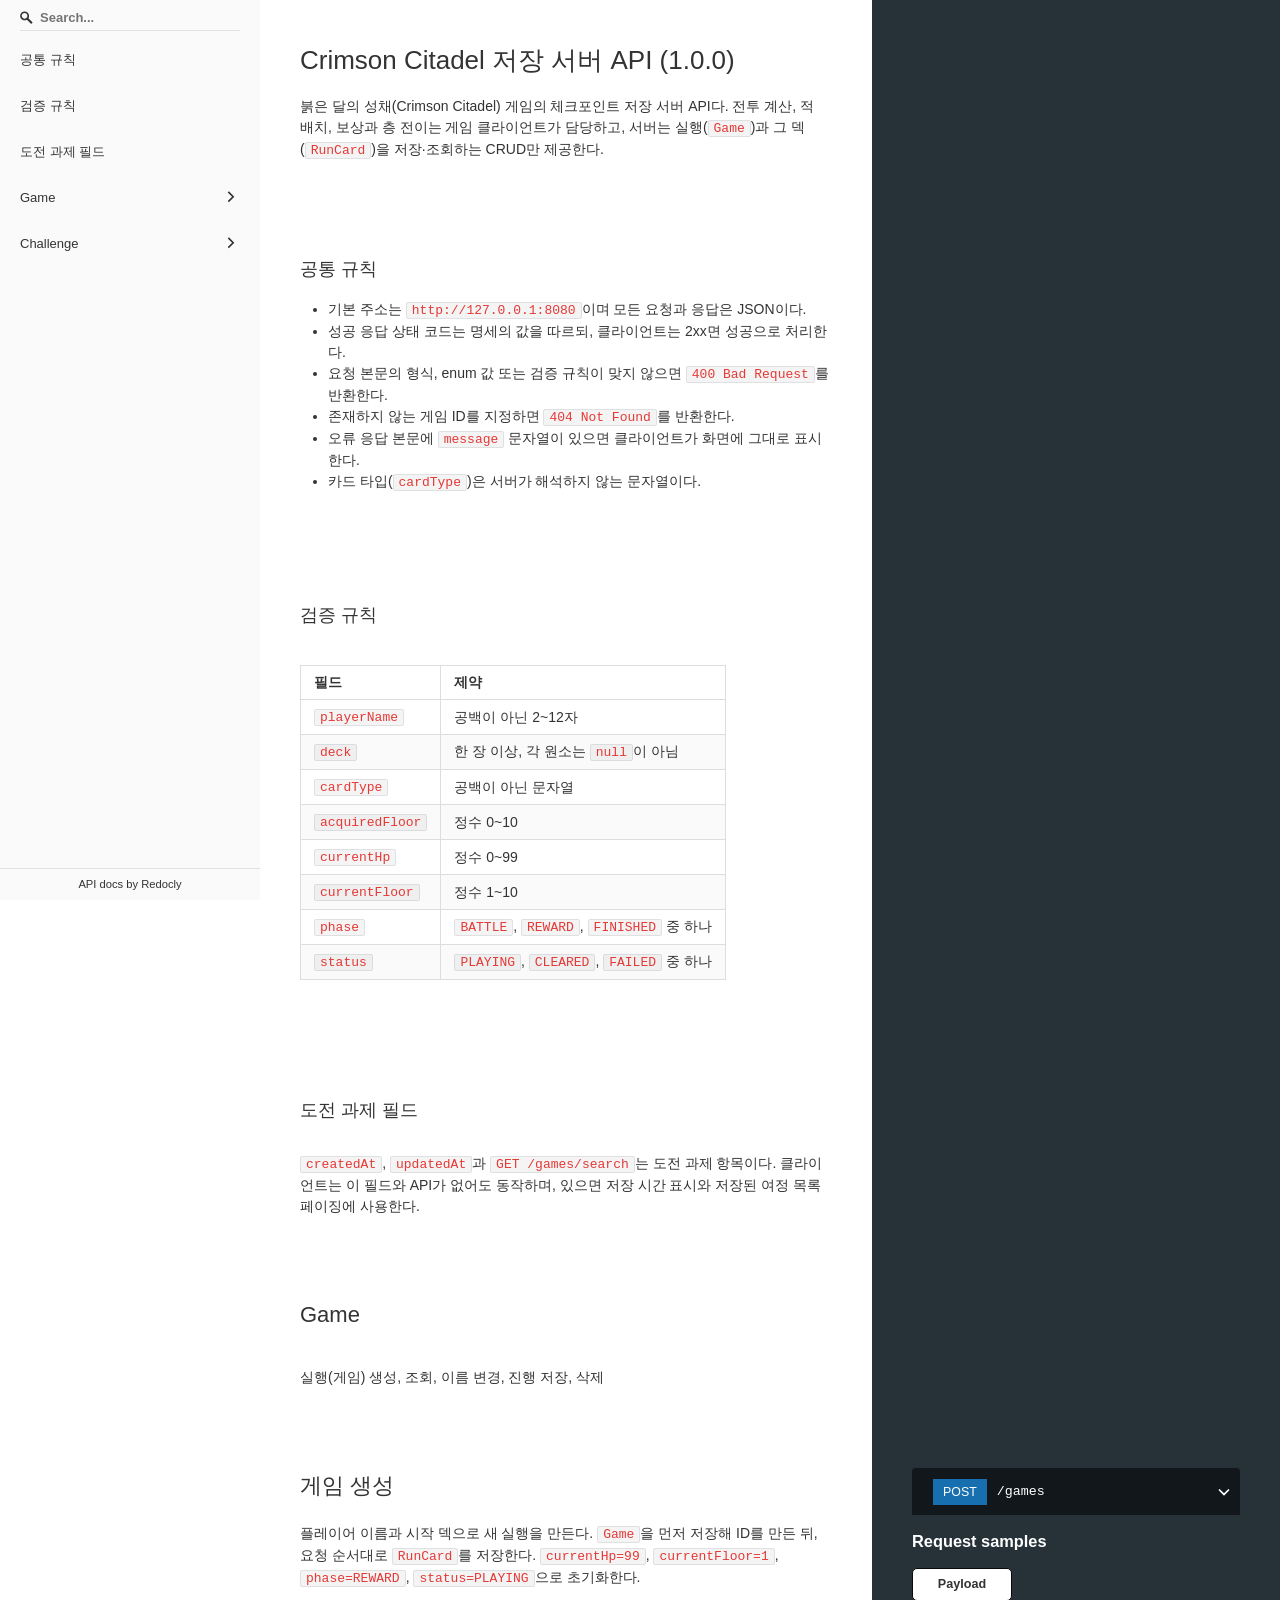
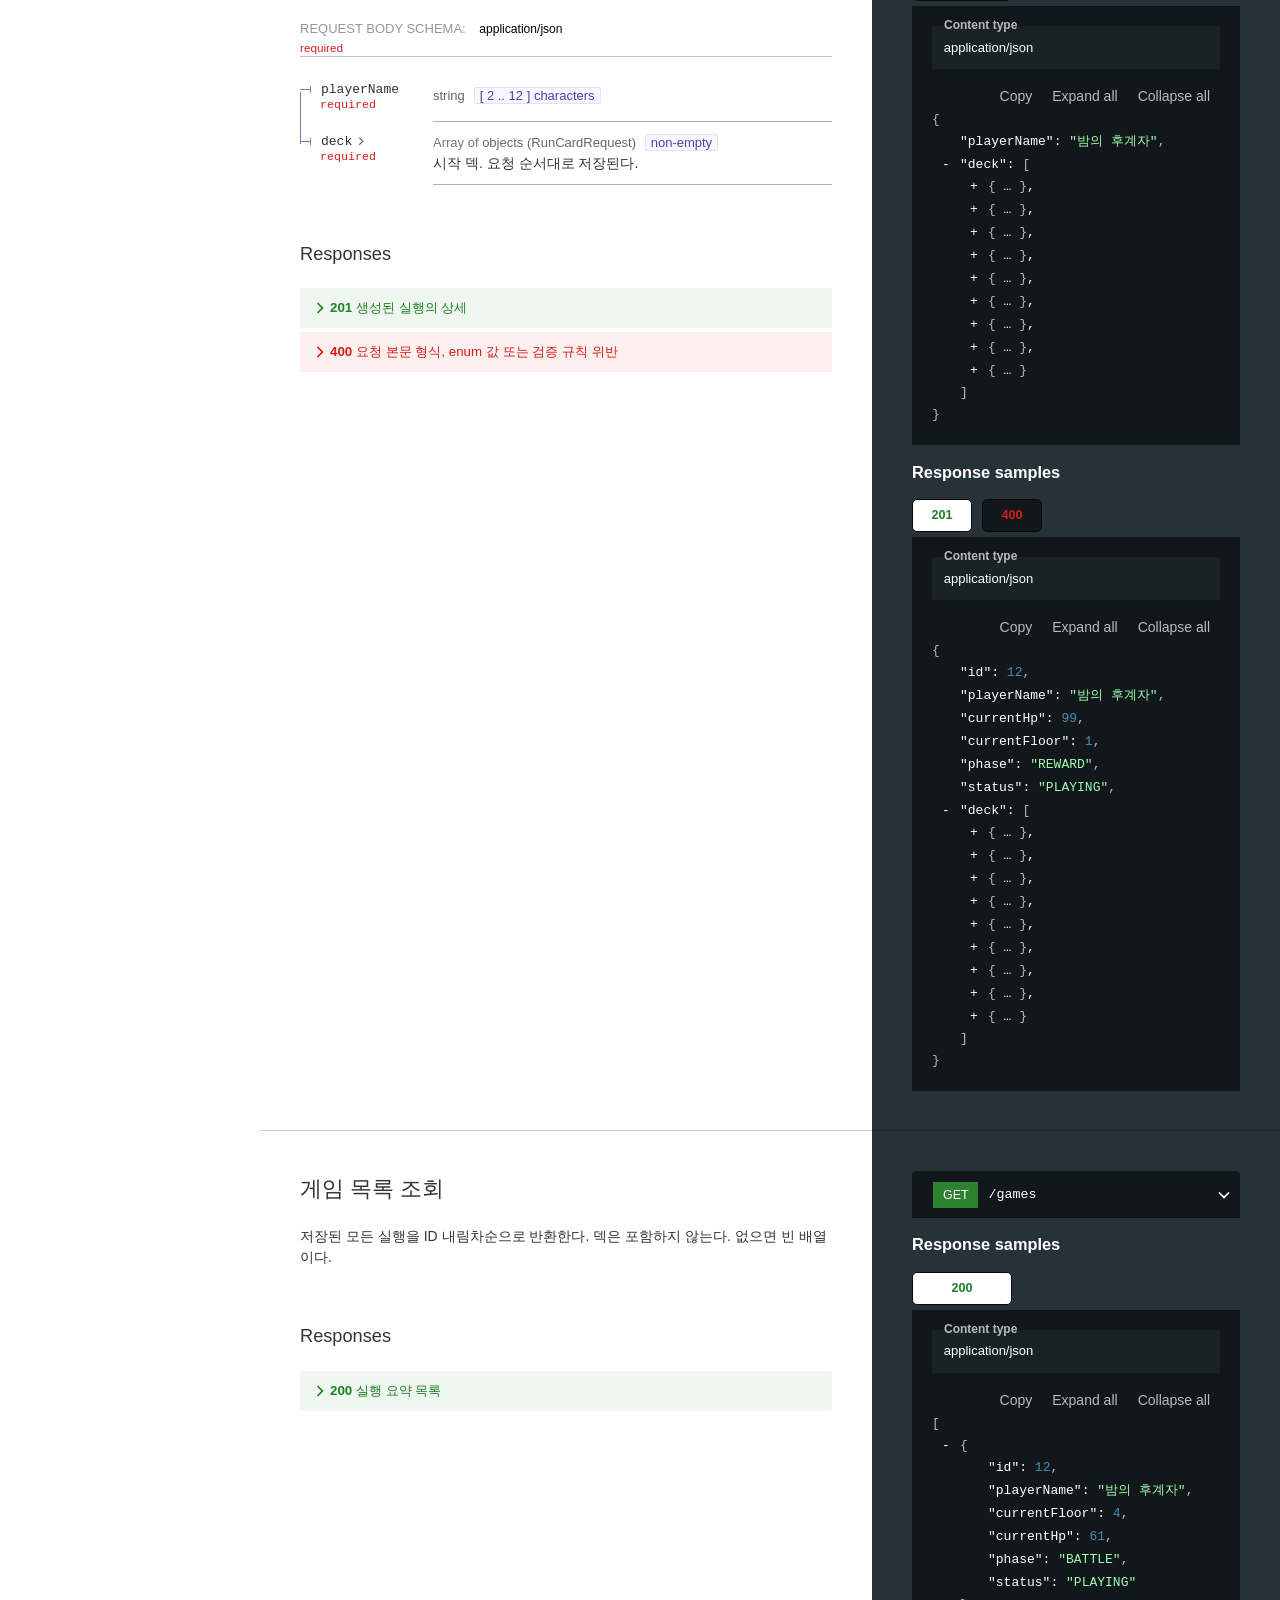
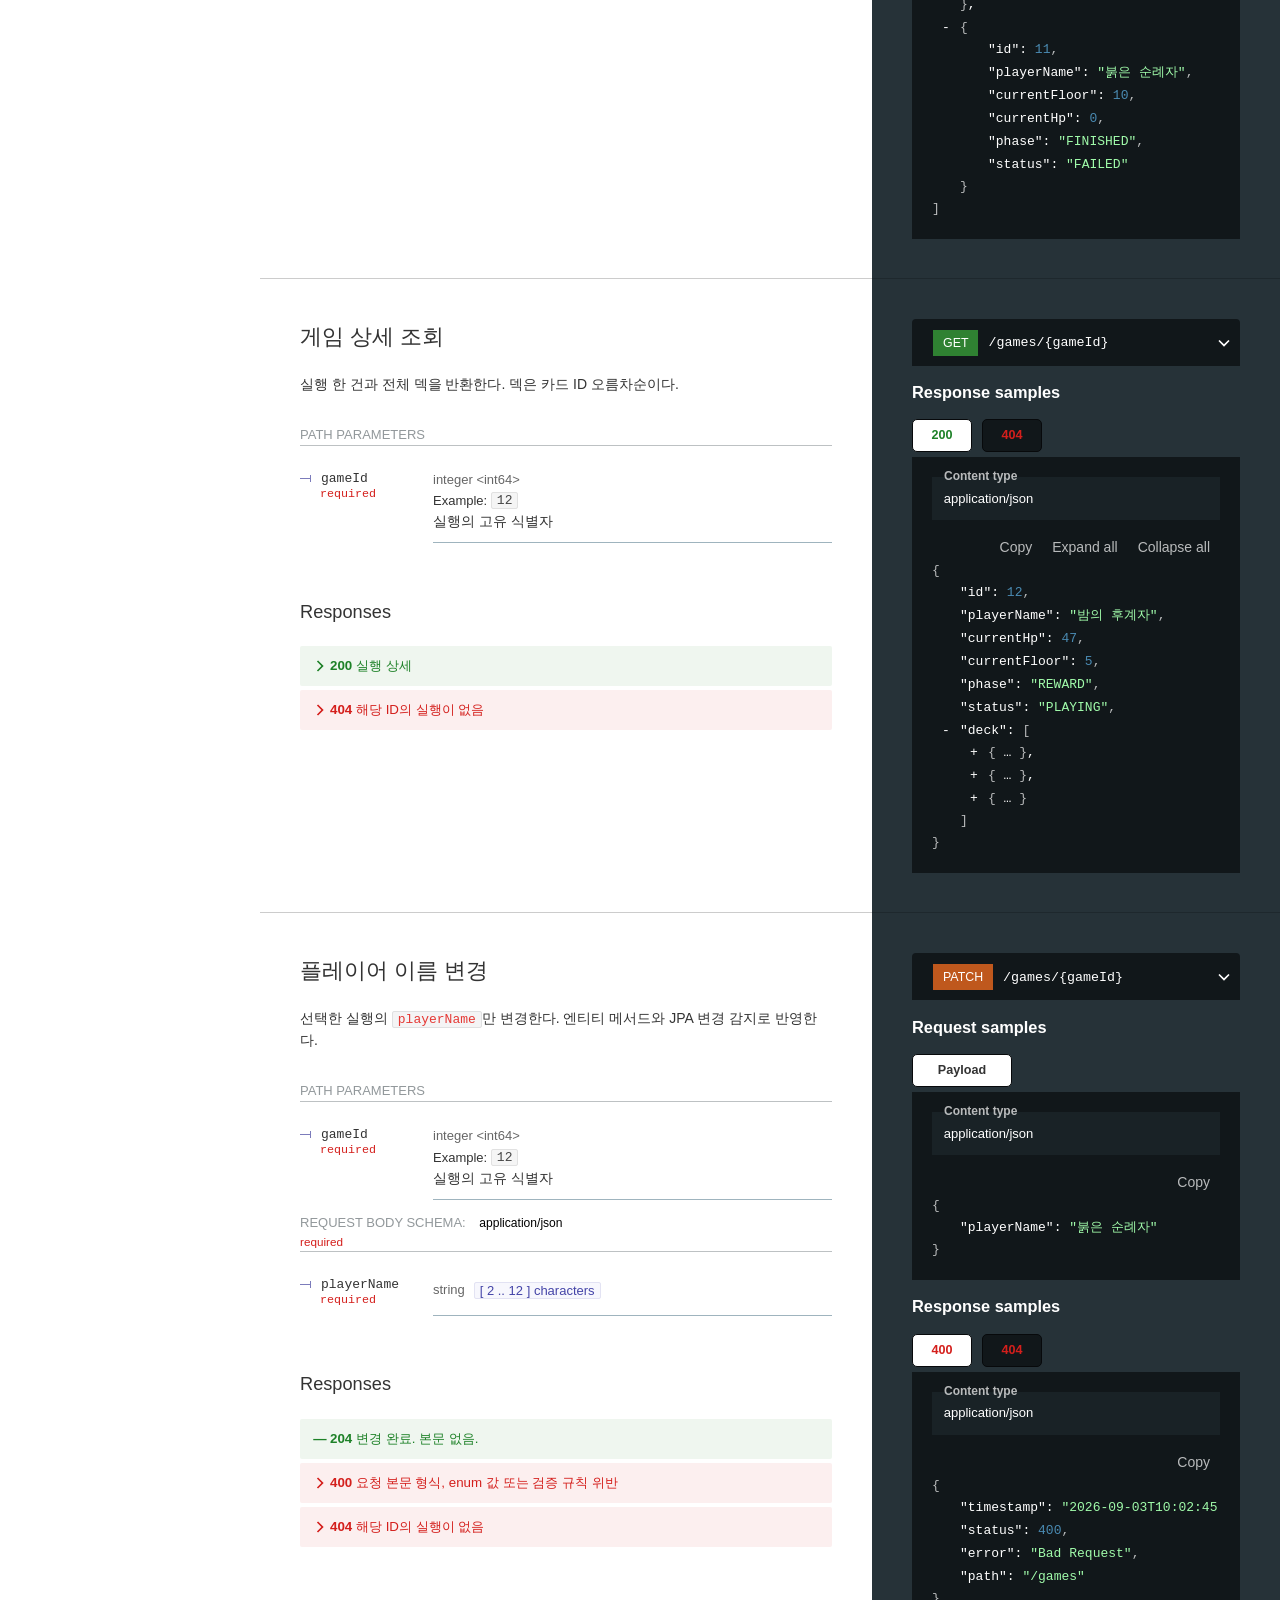
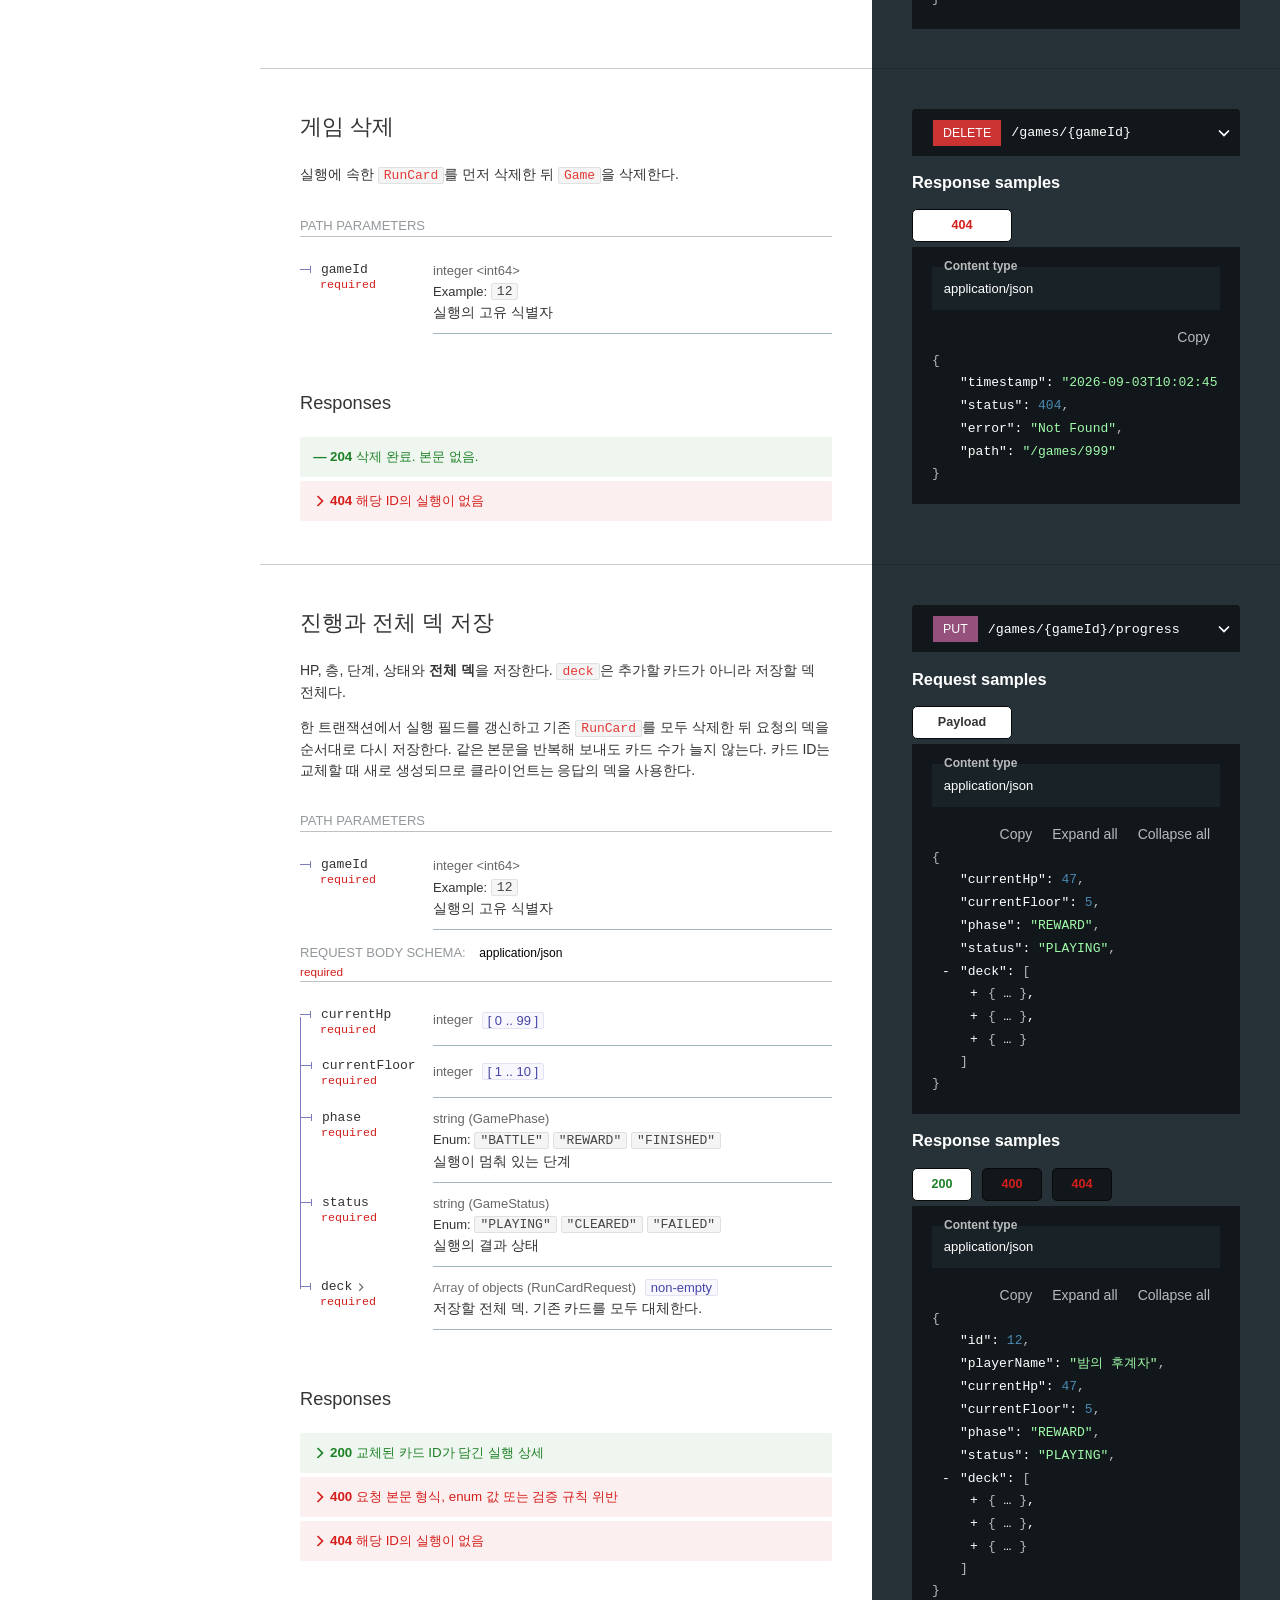
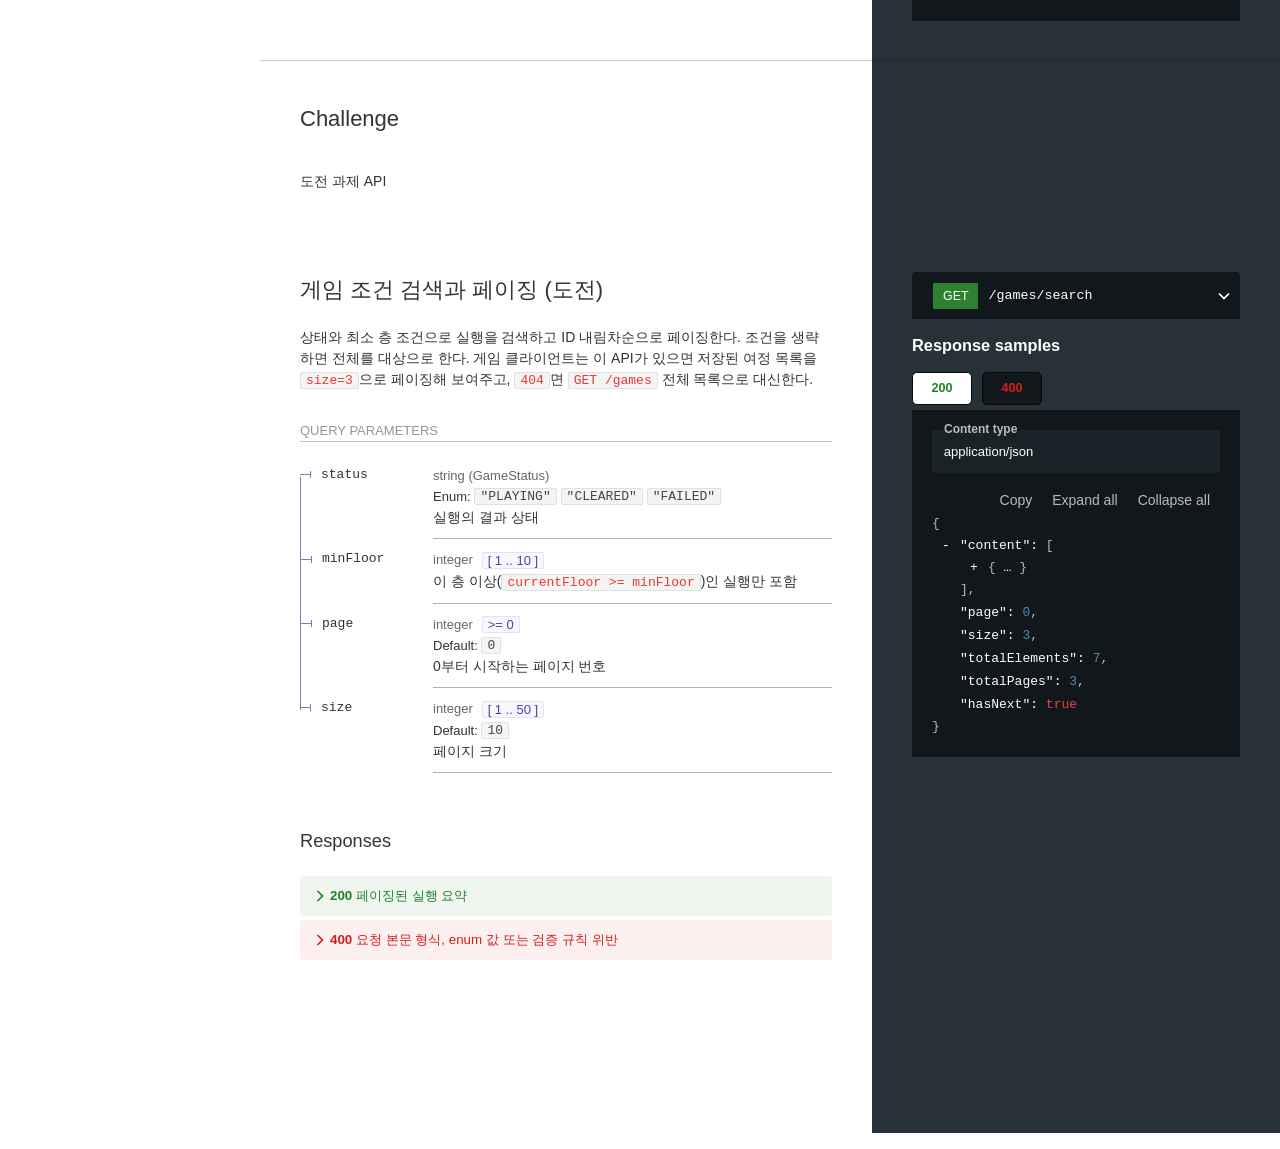
==== api-docs.html @ 6f91bc3e "docs: publish API reference at /api-docs.html Co-Authored-By: Claude Fable 5.1 <noreply@anthropic.co" ====
<!doctype html>
<html lang="ko">
<head>
  <meta charset="utf-8">
  <meta name="viewport" content="width=device-width, initial-scale=1">
  <title>Crimson Citadel API</title>
  <style>body { margin: 0; }</style>
</head>
<body>
  <redoc spec-url="./openapi.yaml" hide-download-button></redoc>
  <script src="./redoc.standalone.js"></script>
</body>
</html>
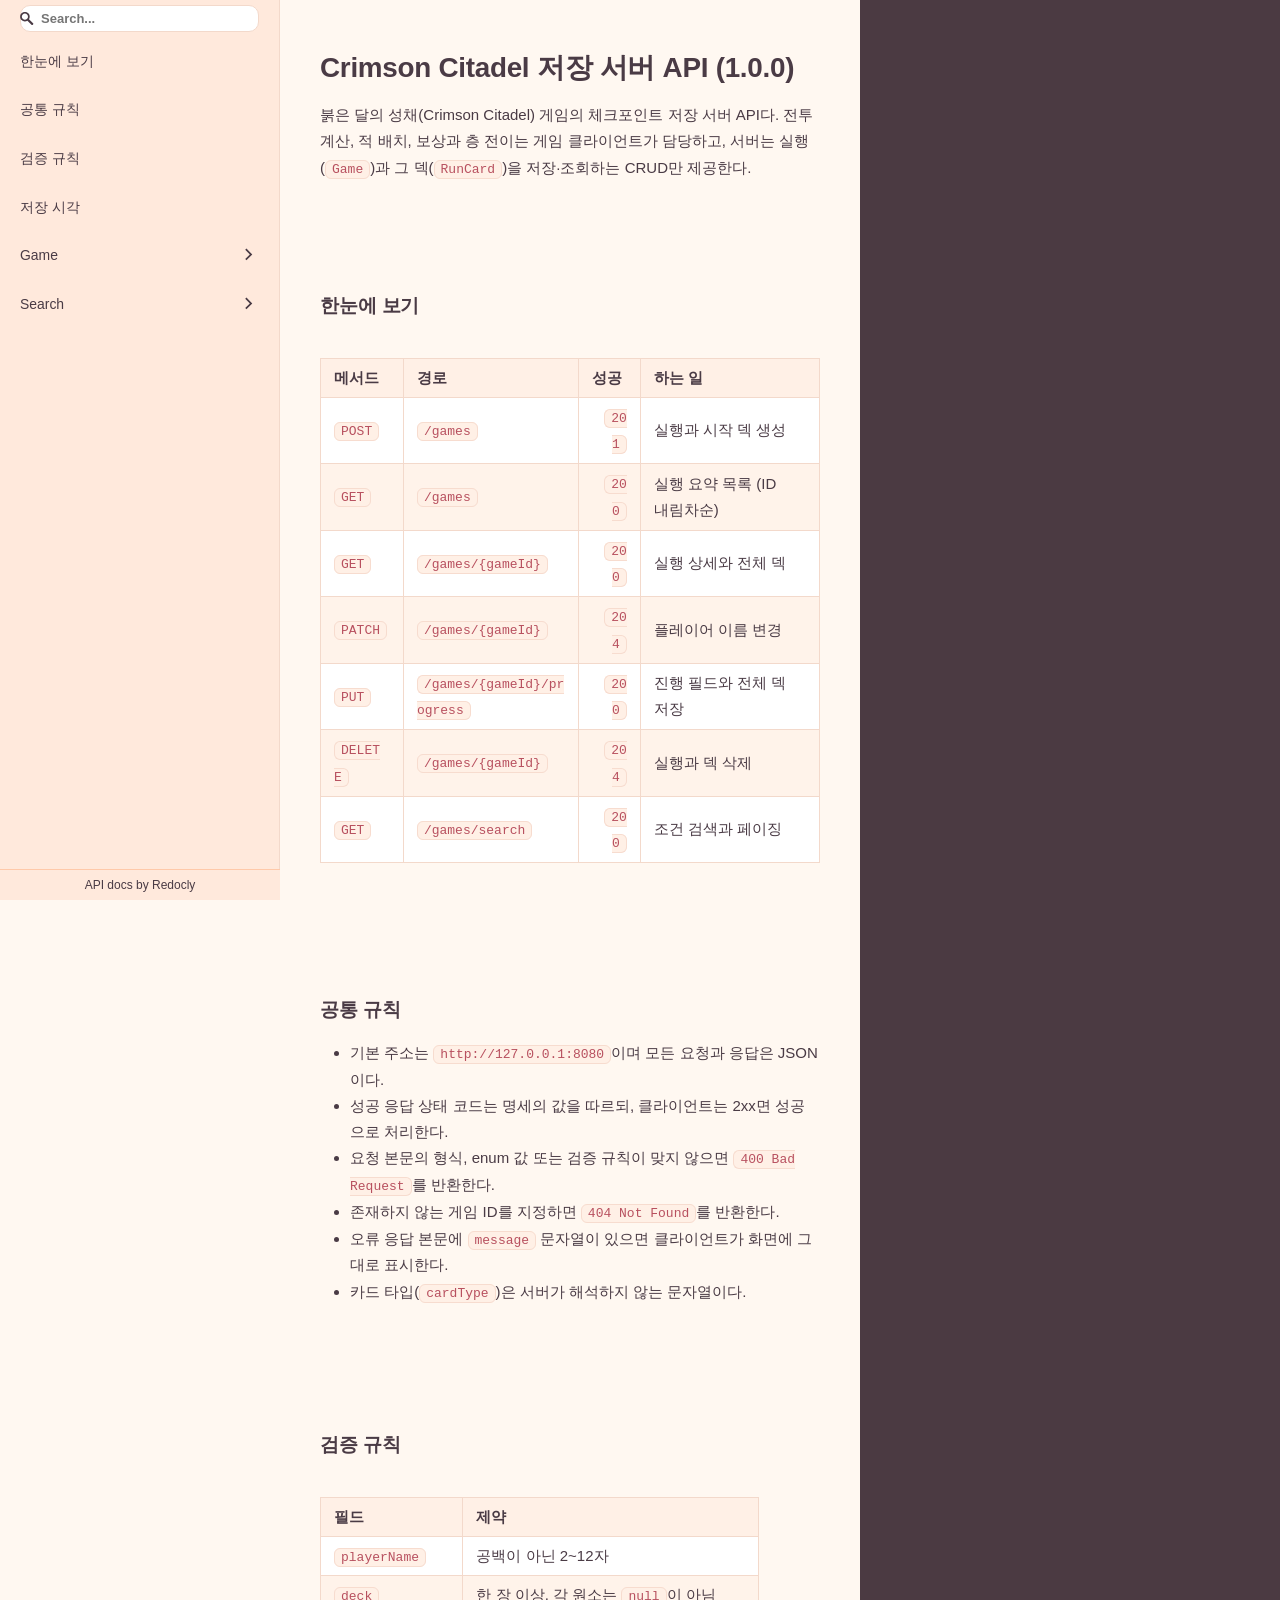
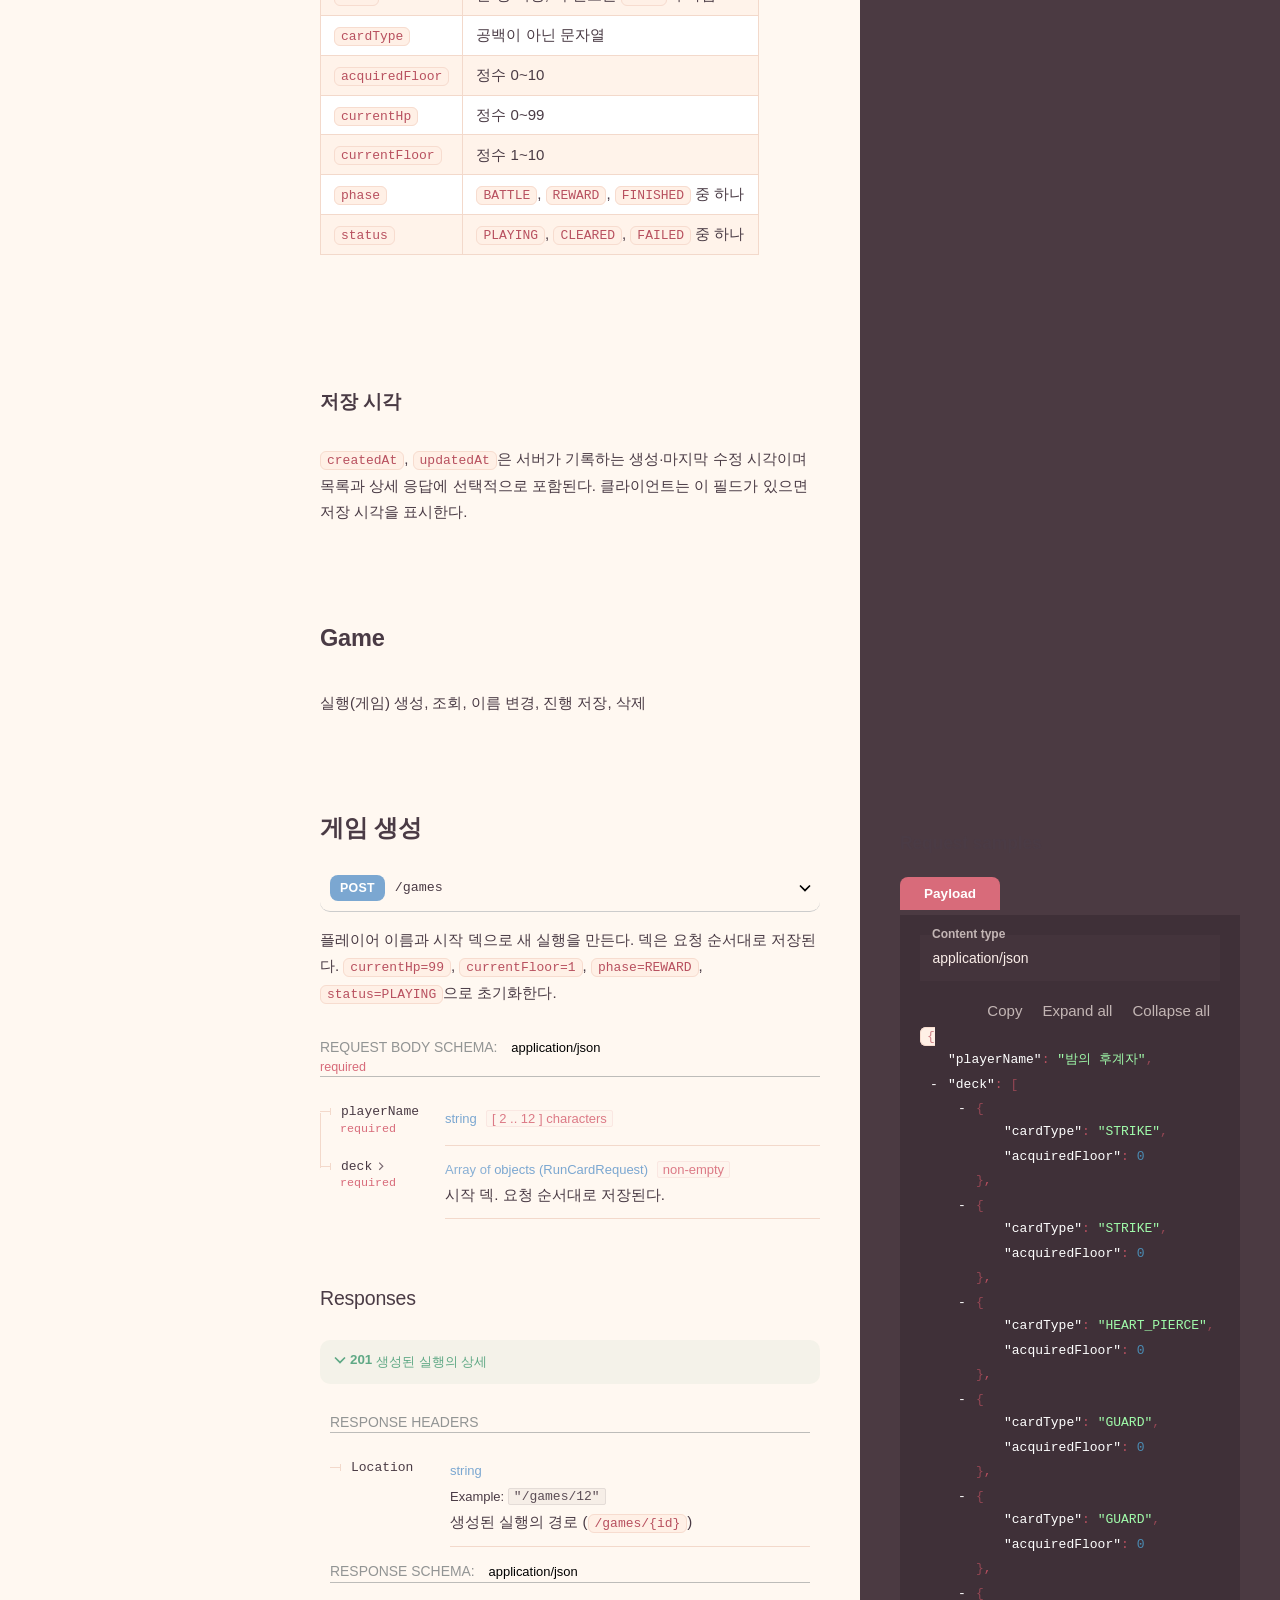
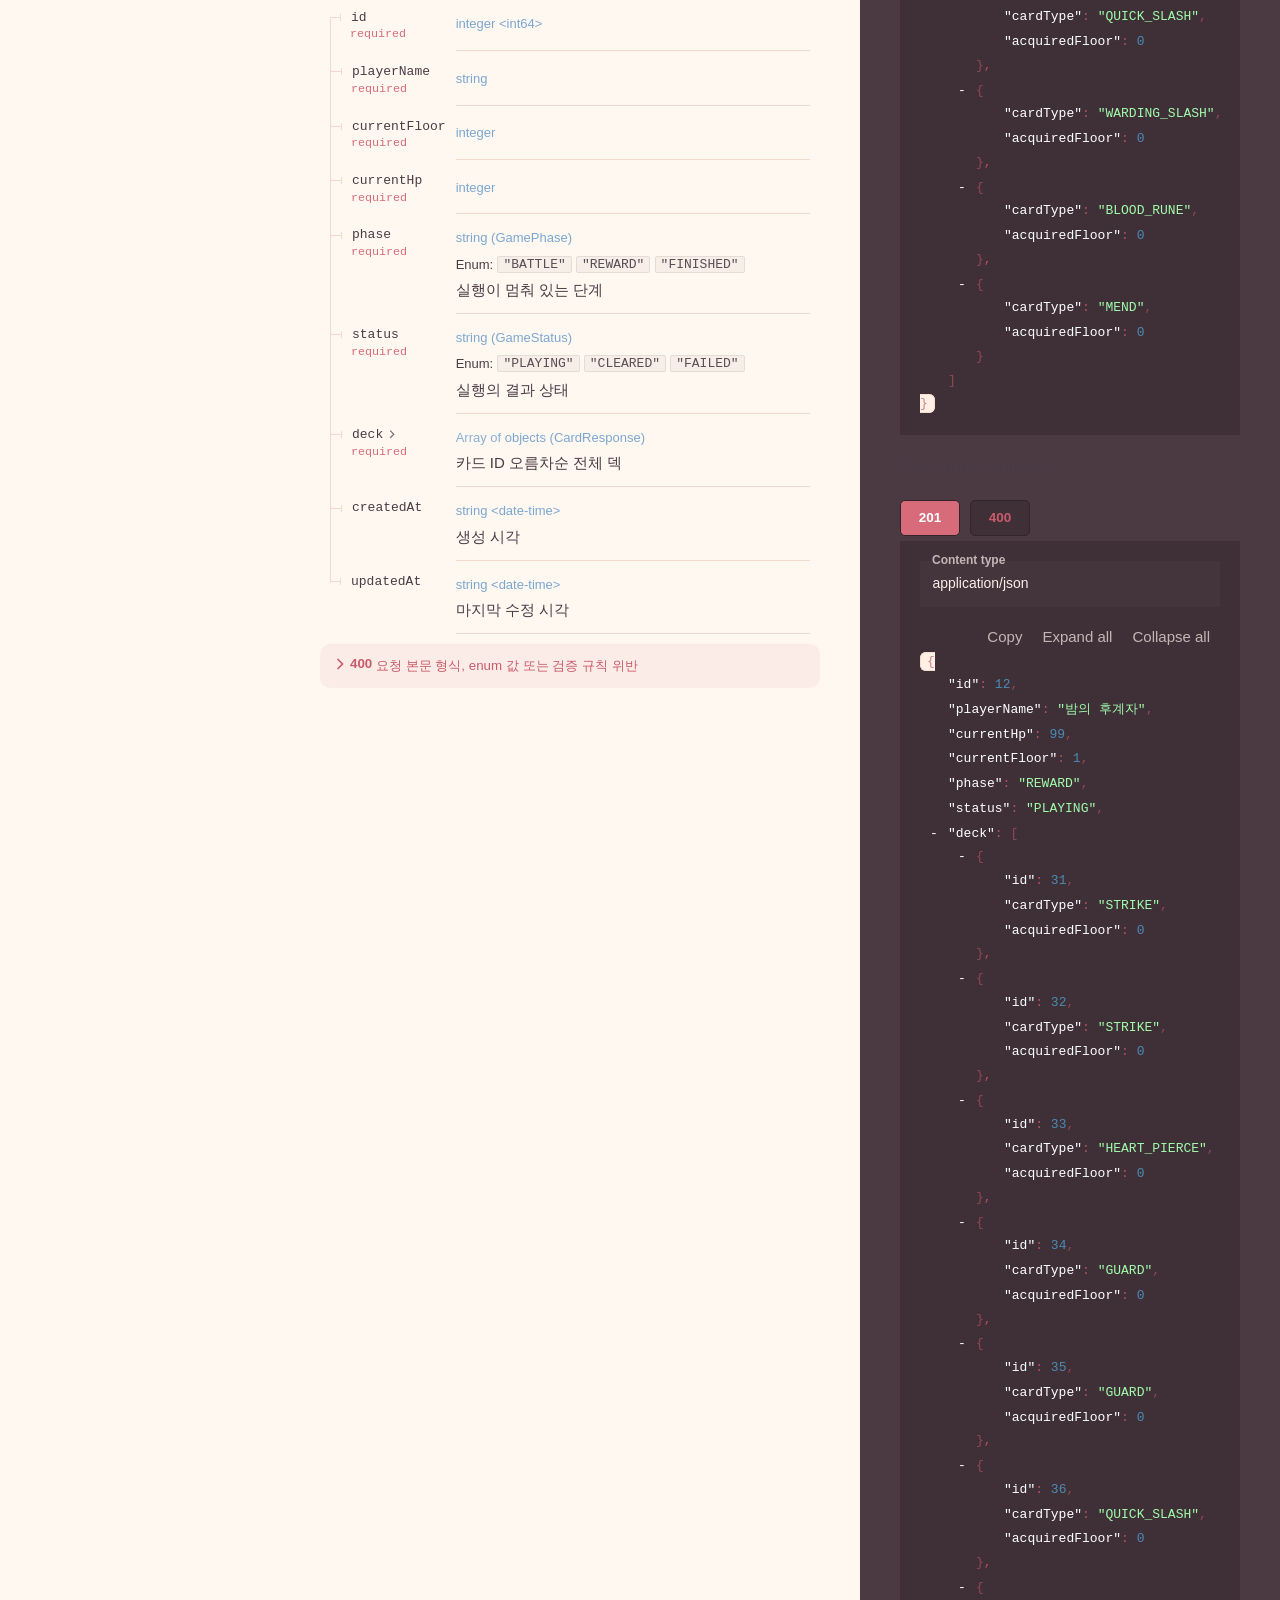
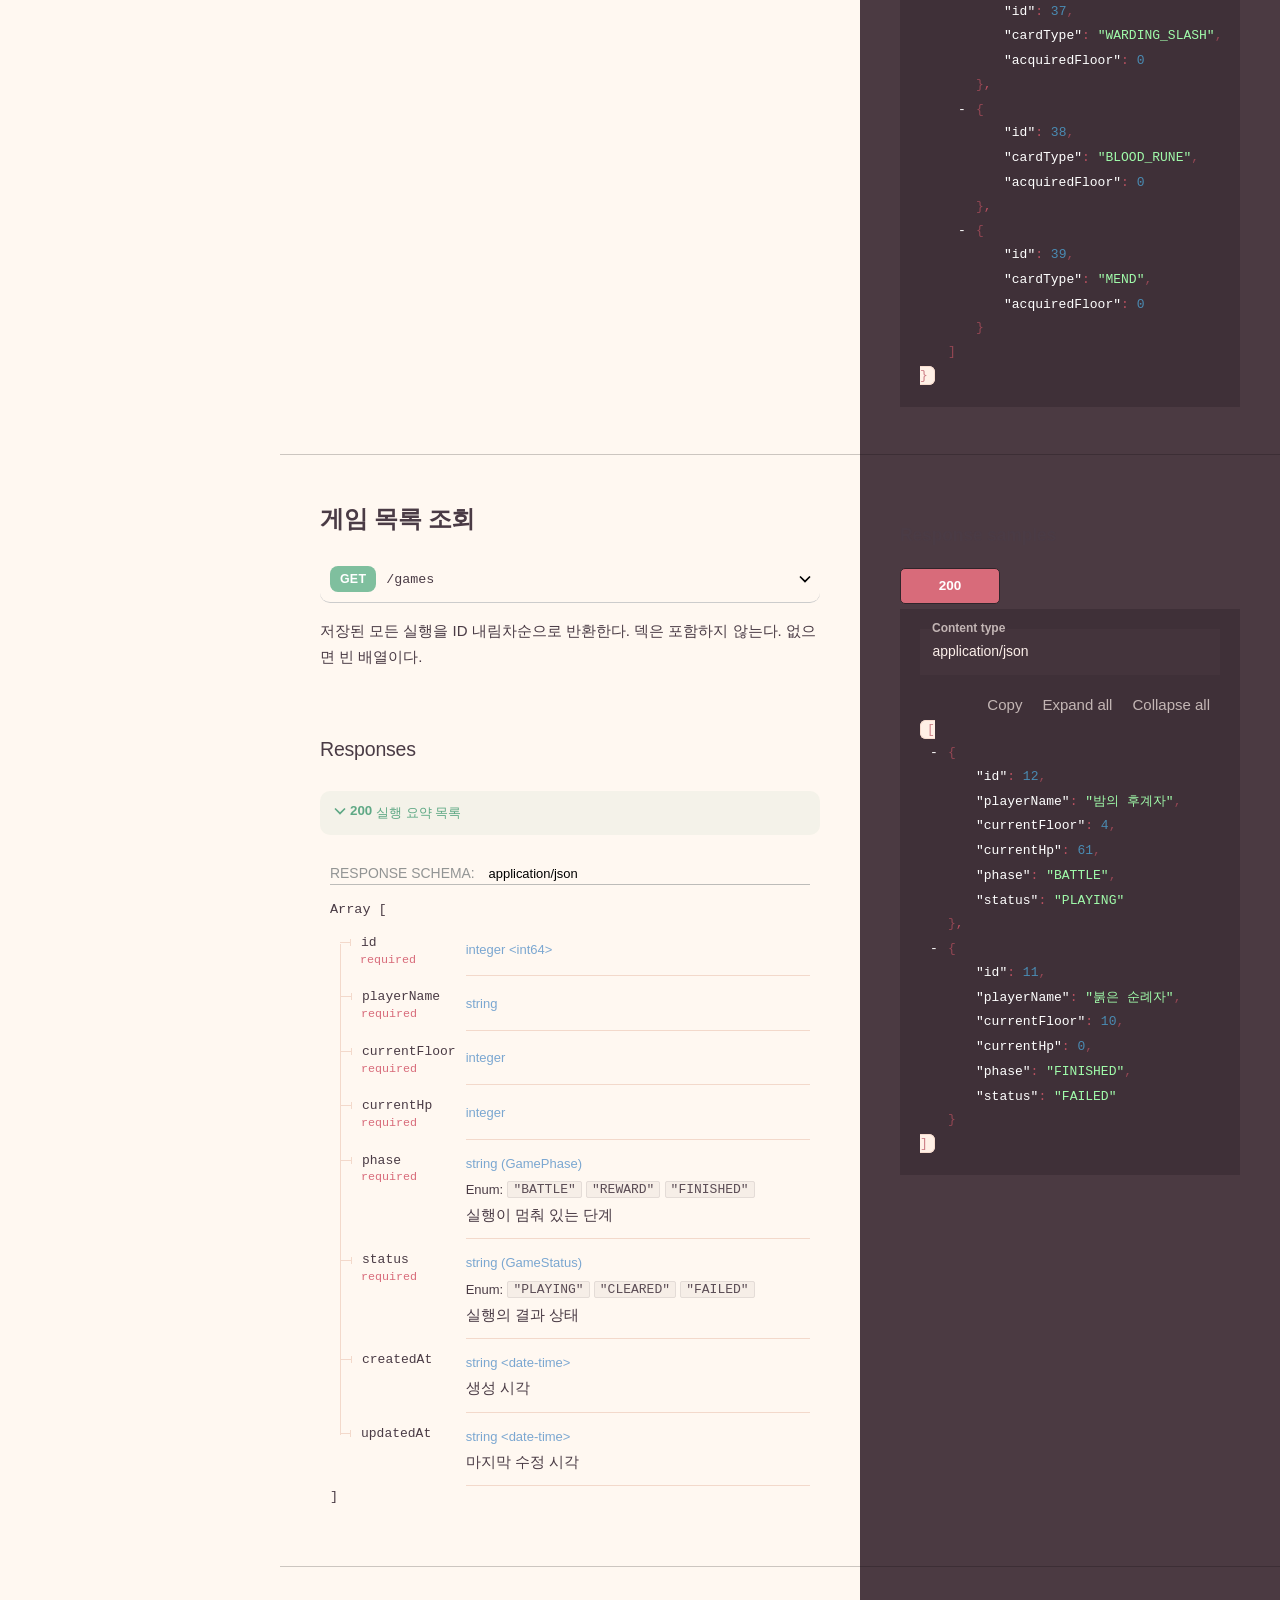
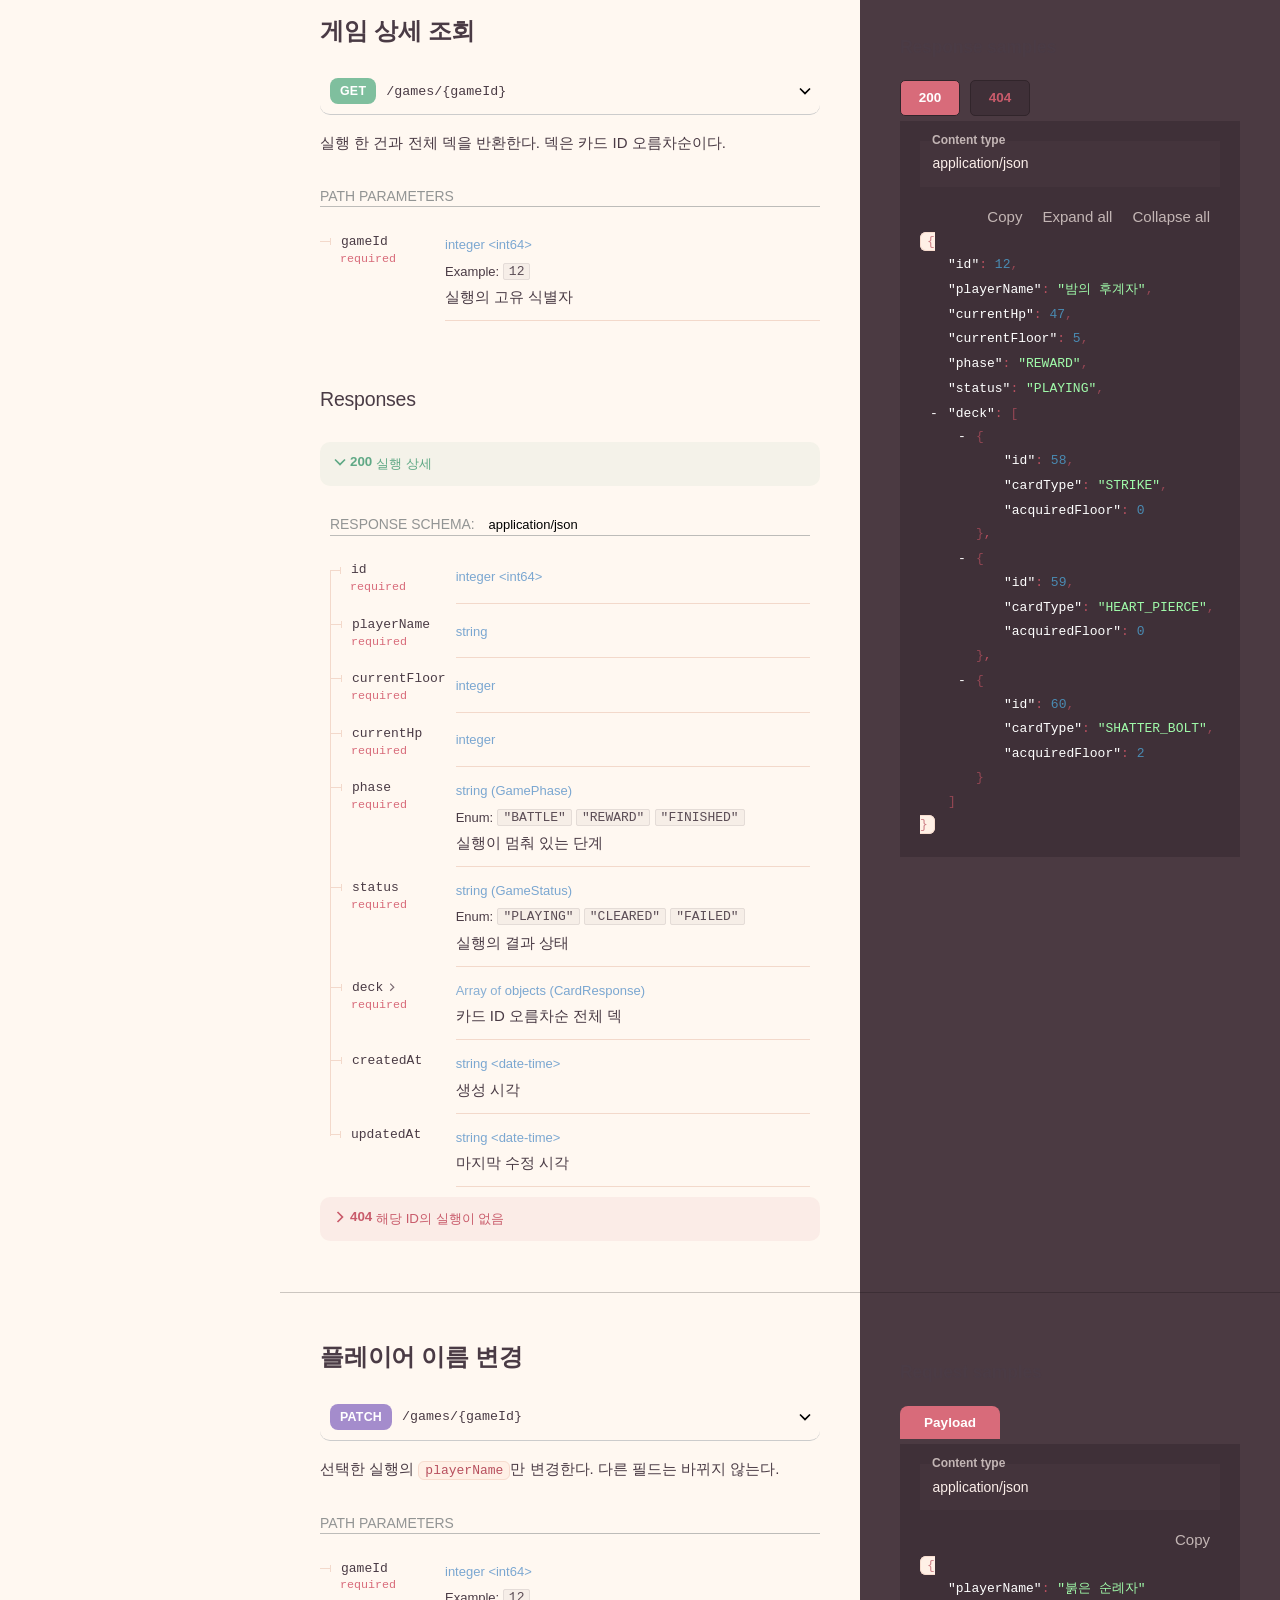
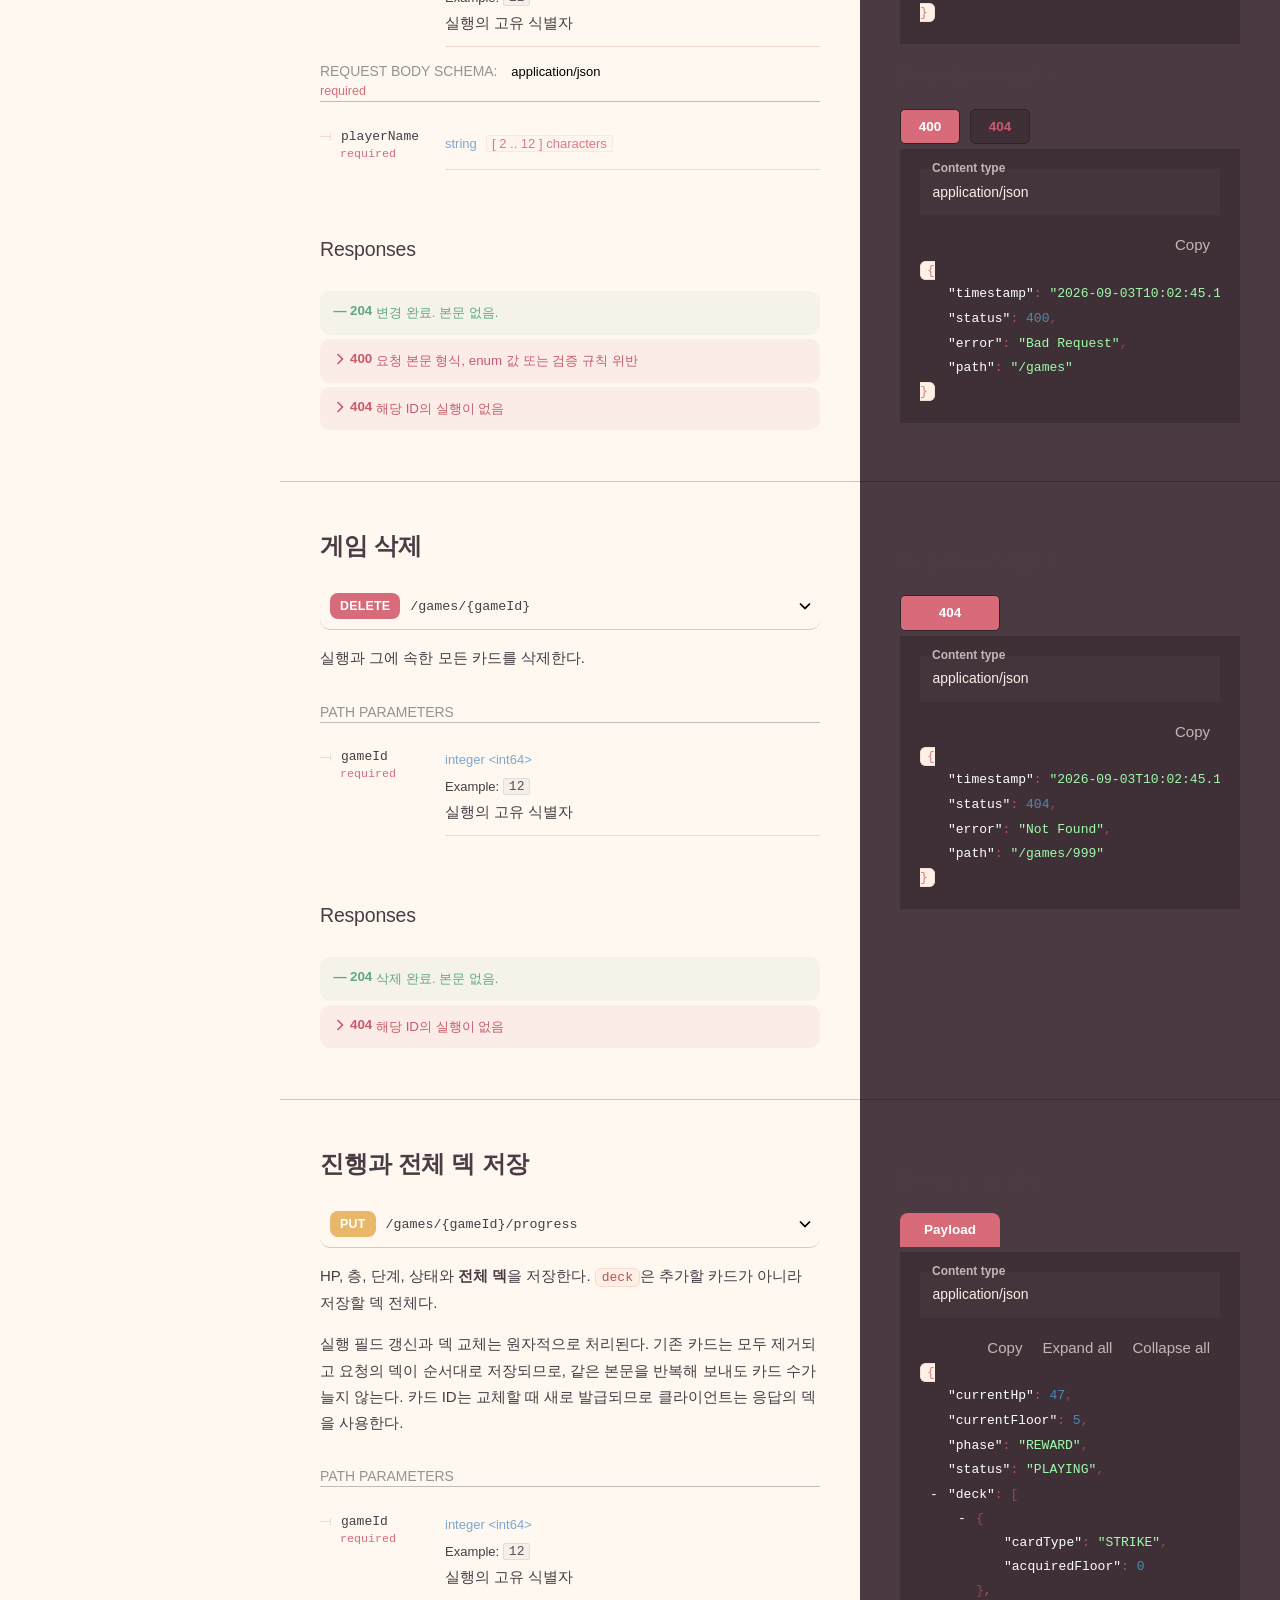
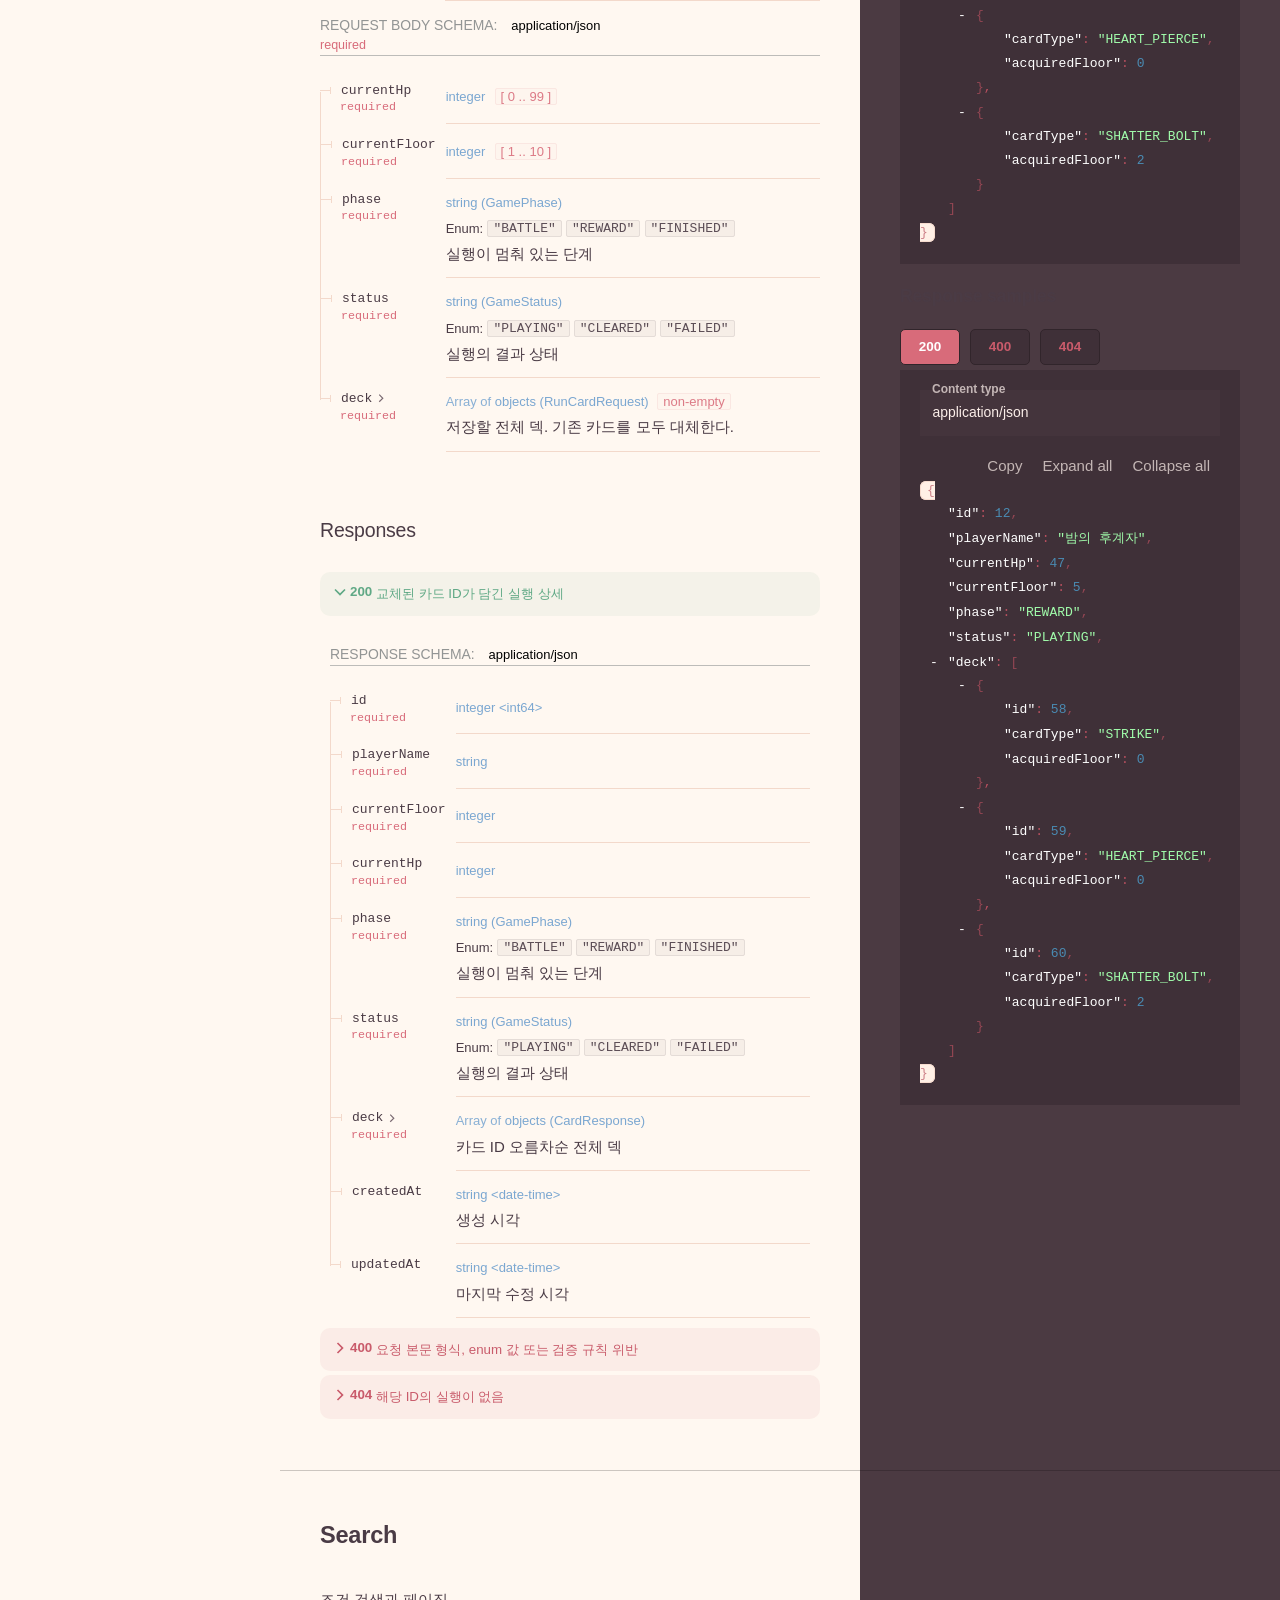
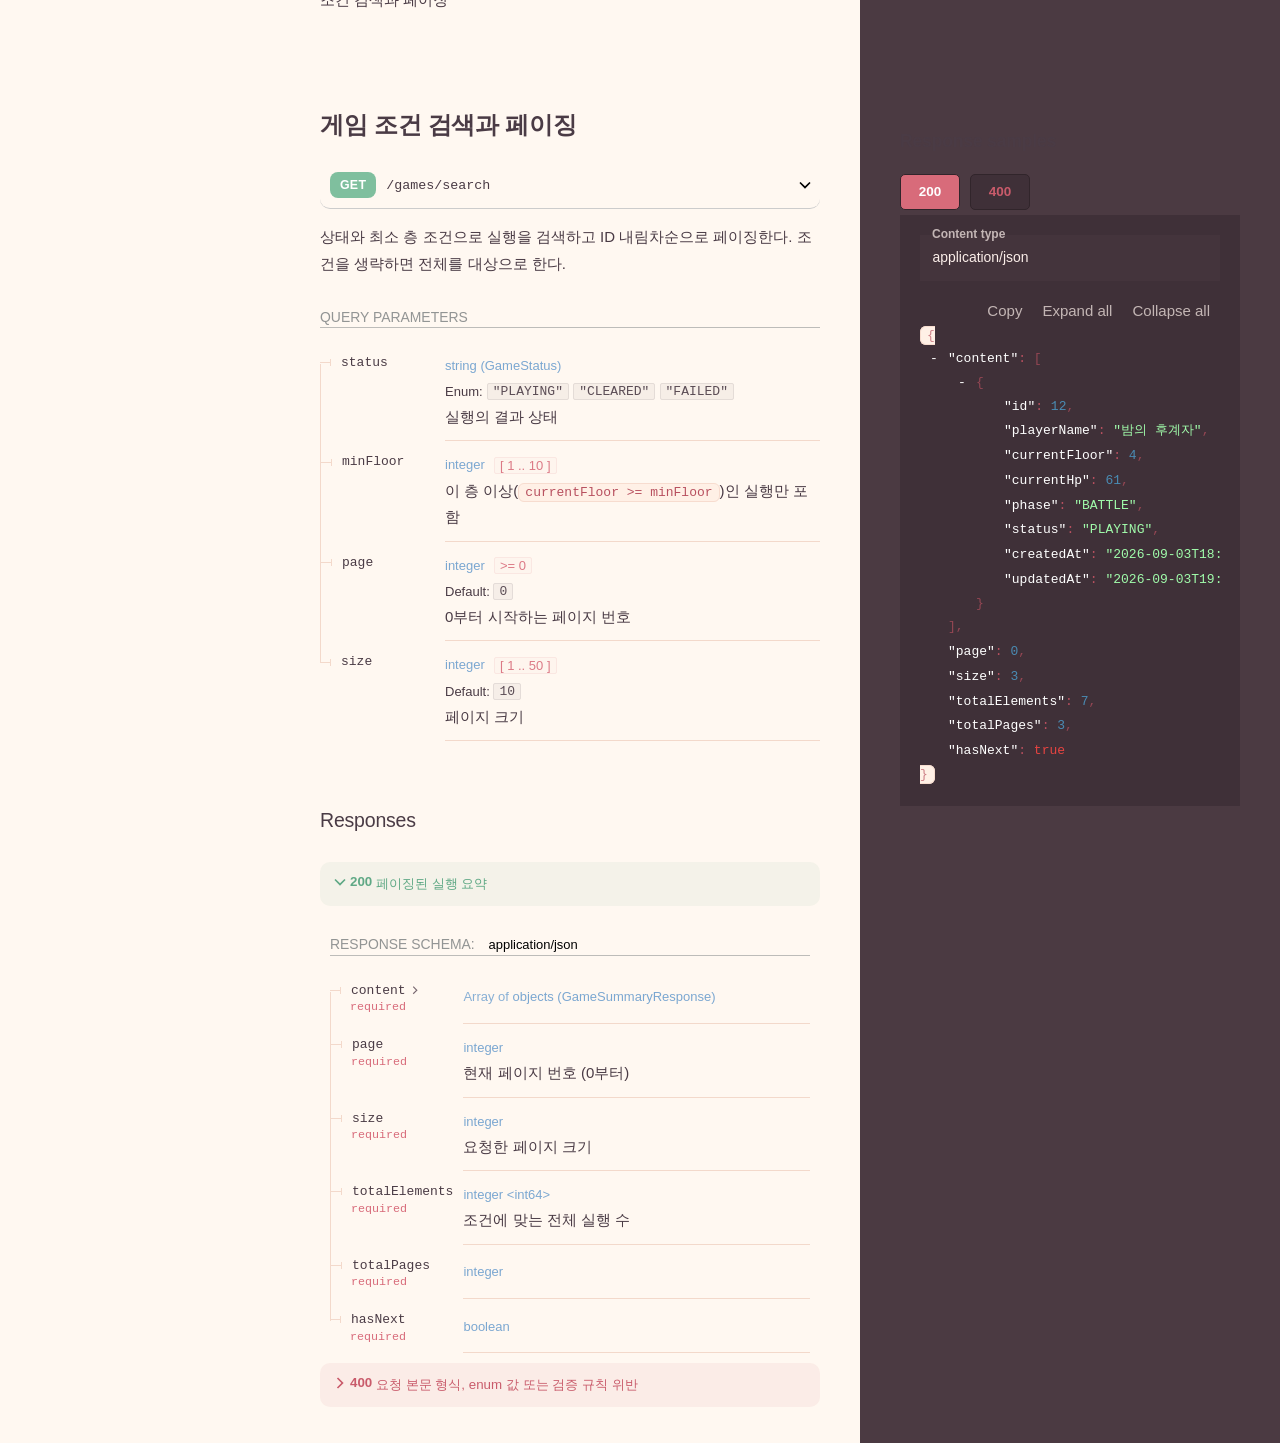
==== commit f43d3e24: "docs: warm pastel theme and overview table for API reference Co-Authored-By: Claude Fable 5.1 <norep" ====
--- a/api-docs.html
+++ b/api-docs.html
@@ -4,10 +4,107 @@
   <meta charset="utf-8">
   <meta name="viewport" content="width=device-width, initial-scale=1">
   <title>Crimson Citadel API</title>
-  <style>body { margin: 0; }</style>
+  <style>
+    :root {
+      --cream: #fff8f1;
+      --peach: #ffe9dc;
+      --rose: #d86b7a;
+      --rose-deep: #b8505f;
+      --plum: #4a3b45;
+      --plum-soft: #7a6a72;
+      --panel: #4b3a42;
+      --panel-deep: #3f3038;
+      --mint: #7fbf9e;
+      --sky: #7ba7d1;
+      --butter: #e9b76a;
+      --lilac: #a48ccc;
+    }
+    html, body { margin: 0; background: var(--cream); }
+    body {
+      font-family: -apple-system, BlinkMacSystemFont, "Apple SD Gothic Neo", "Pretendard", "Segoe UI", "Noto Sans KR", sans-serif;
+      -webkit-font-smoothing: antialiased;
+    }
+    /* 사이드 메뉴 */
+    .menu-content { background: var(--peach) !important; border-right: 1px solid #f3d9cb; }
+    .menu-content label { color: var(--plum) !important; font-weight: 500; }
+    .menu-content li > label.active { background: #ffd9c8 !important; color: var(--rose-deep) !important; border-radius: 10px; }
+    .menu-content li > label:hover { background: #ffe0d0 !important; border-radius: 10px; }
+    .menu-content [role="search"] input { background: #fff !important; border: 1px solid #f3d9cb !important; border-radius: 10px; }
+    /* 본문 */
+    .api-content h1, .api-content h2, .api-content h3 { color: var(--plum) !important; letter-spacing: -0.01em; }
+    .api-content p, .api-content li, .api-content td { line-height: 1.75 !important; }
+    .api-content table th { background: #fff0e6 !important; color: var(--plum) !important; }
+    .api-content table td, .api-content table th { border-color: #f3d9cb !important; }
+    .api-content code {
+      background: #fff0e6 !important; color: var(--rose-deep) !important;
+      border: 1px solid #f7dccf !important; border-radius: 6px !important; padding: 1px 6px !important;
+    }
+    /* 우측 패널 */
+    .redoc-wrap [class*="right-panel"], .redoc-wrap [class*="RightPanel"] { background: var(--panel) !important; }
+    /* HTTP 메서드 배지 */
+    .http-verb { border-radius: 8px !important; font-weight: 700 !important; letter-spacing: 0.02em; }
+    .http-verb.get { background: var(--mint) !important; }
+    .http-verb.post { background: var(--sky) !important; }
+    .http-verb.put { background: var(--butter) !important; }
+    .http-verb.patch { background: var(--lilac) !important; }
+    .http-verb.delete { background: var(--rose) !important; }
+    /* 응답 코드 버튼 */
+    button[class*="ResponseTitle"], .api-content button { border-radius: 10px !important; }
+    /* 요청·응답 예시 탭 */
+    .react-tabs__tab-list { border-bottom-color: #6a5561 !important; }
+    .react-tabs__tab { background: #5c4a54 !important; color: #f6e7ea !important; border: none !important; border-radius: 8px 8px 0 0 !important; }
+    .react-tabs__tab--selected { background: var(--rose) !important; color: #fff !important; }
+  </style>
 </head>
 <body>
-  <redoc spec-url="./openapi.yaml" hide-download-button></redoc>
+  <redoc
+    spec-url="./openapi.yaml"
+    hide-download-button
+    expand-responses="200,201"
+    required-props-first
+    path-in-middle-panel
+    json-sample-expand-level="3"
+    theme='{
+      "colors": {
+        "primary": { "main": "#d86b7a" },
+        "success": { "main": "#5fa885" },
+        "warning": { "main": "#d9a24a" },
+        "error": { "main": "#c95b6b" },
+        "text": { "primary": "#4a3b45", "secondary": "#7a6a72" },
+        "border": { "dark": "#f3d9cb", "light": "#fbe9de" },
+        "http": {
+          "get": "#7fbf9e", "post": "#7ba7d1", "put": "#e9b76a",
+          "patch": "#a48ccc", "delete": "#d86b7a"
+        }
+      },
+      "typography": {
+        "fontSize": "15px",
+        "lineHeight": "1.7",
+        "fontFamily": "-apple-system, BlinkMacSystemFont, \"Apple SD Gothic Neo\", Pretendard, \"Segoe UI\", \"Noto Sans KR\", sans-serif",
+        "headings": { "fontFamily": "inherit", "fontWeight": "700", "lineHeight": "1.4" },
+        "code": { "fontSize": "13px", "fontFamily": "\"SF Mono\", Menlo, Consolas, monospace", "color": "#b8505f", "backgroundColor": "#fff0e6" }
+      },
+      "sidebar": {
+        "backgroundColor": "#ffe9dc",
+        "textColor": "#4a3b45",
+        "activeTextColor": "#b8505f",
+        "width": "280px"
+      },
+      "rightPanel": {
+        "backgroundColor": "#4b3a42",
+        "textColor": "#fbeee9",
+        "width": "42%"
+      },
+      "codeBlock": { "backgroundColor": "#3f3038" },
+      "schema": {
+        "nestedBackground": "#fff3ea",
+        "typeNameColor": "#7ba7d1",
+        "requireLabelColor": "#d86b7a",
+        "linesColor": "#f3d9cb"
+      },
+      "spacing": { "sectionVertical": 48, "sectionHorizontal": 40 }
+    }'
+  ></redoc>
   <script src="./redoc.standalone.js"></script>
 </body>
 </html>
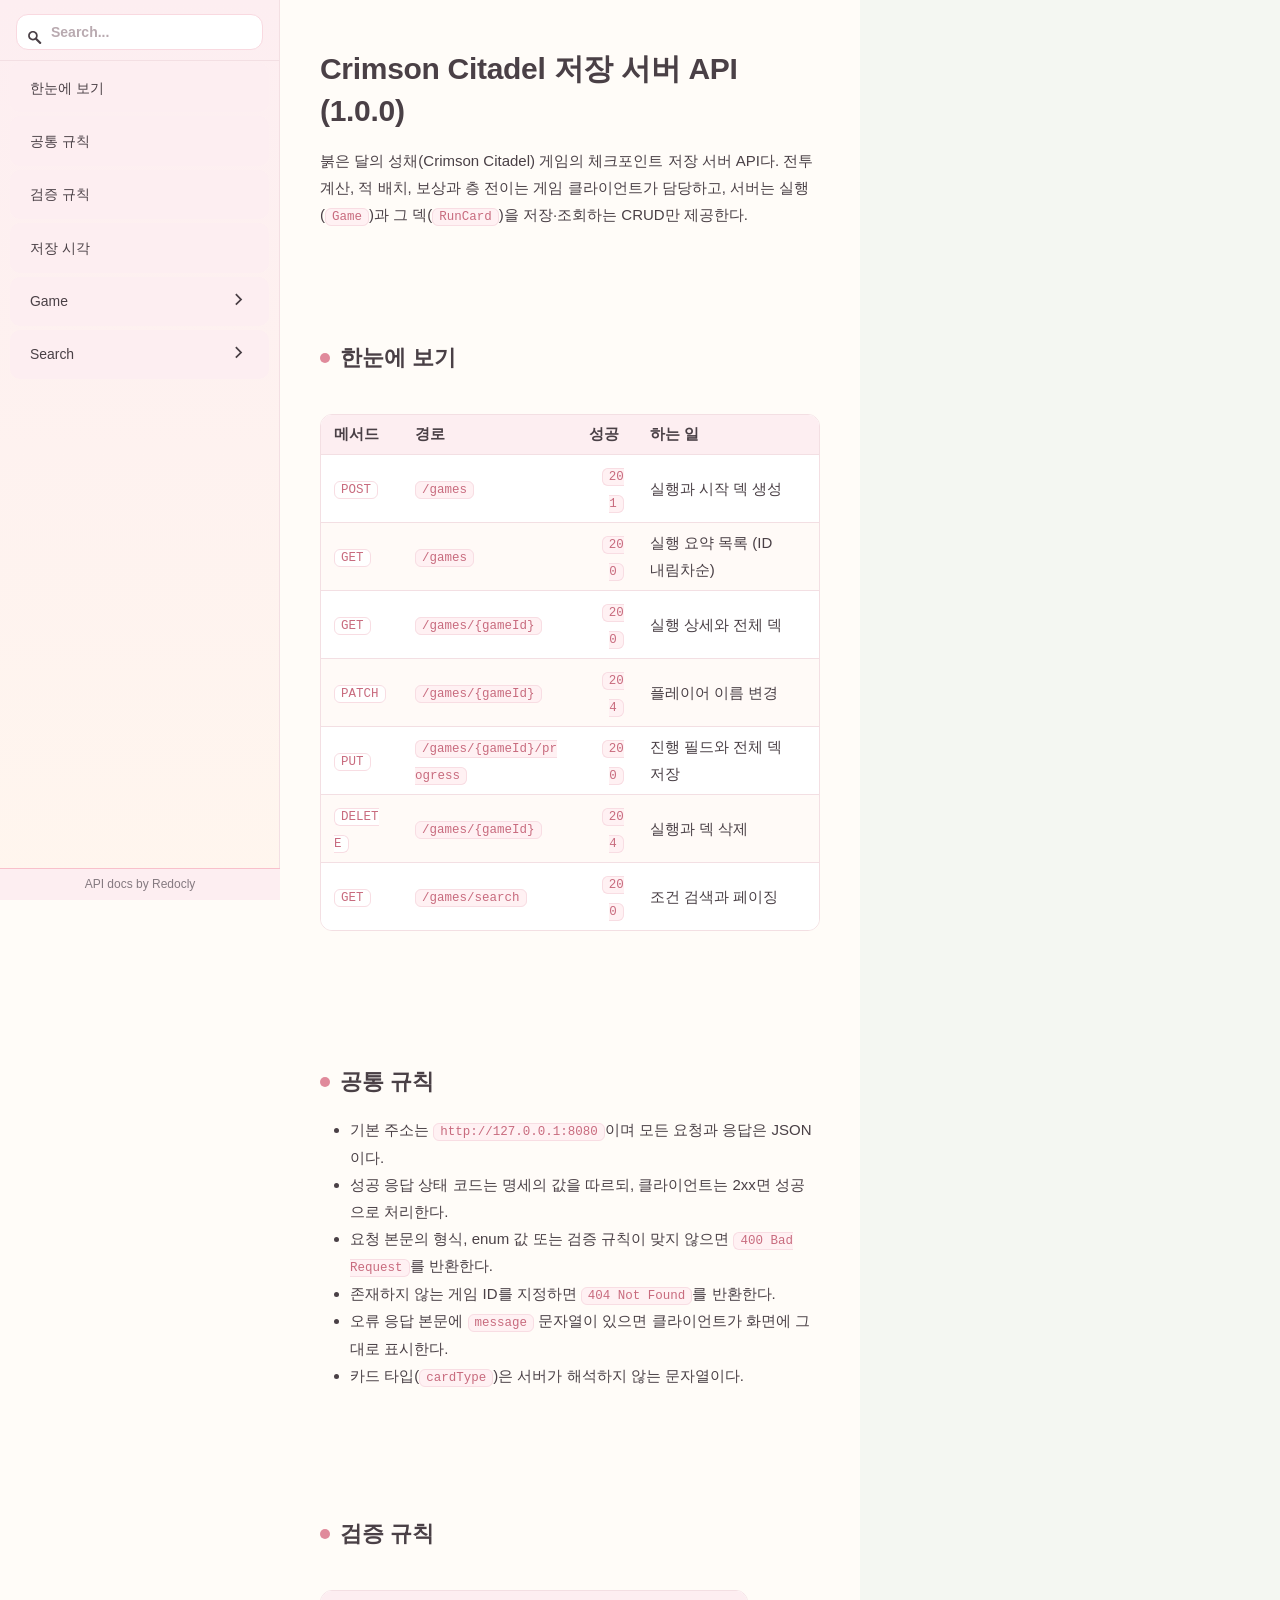
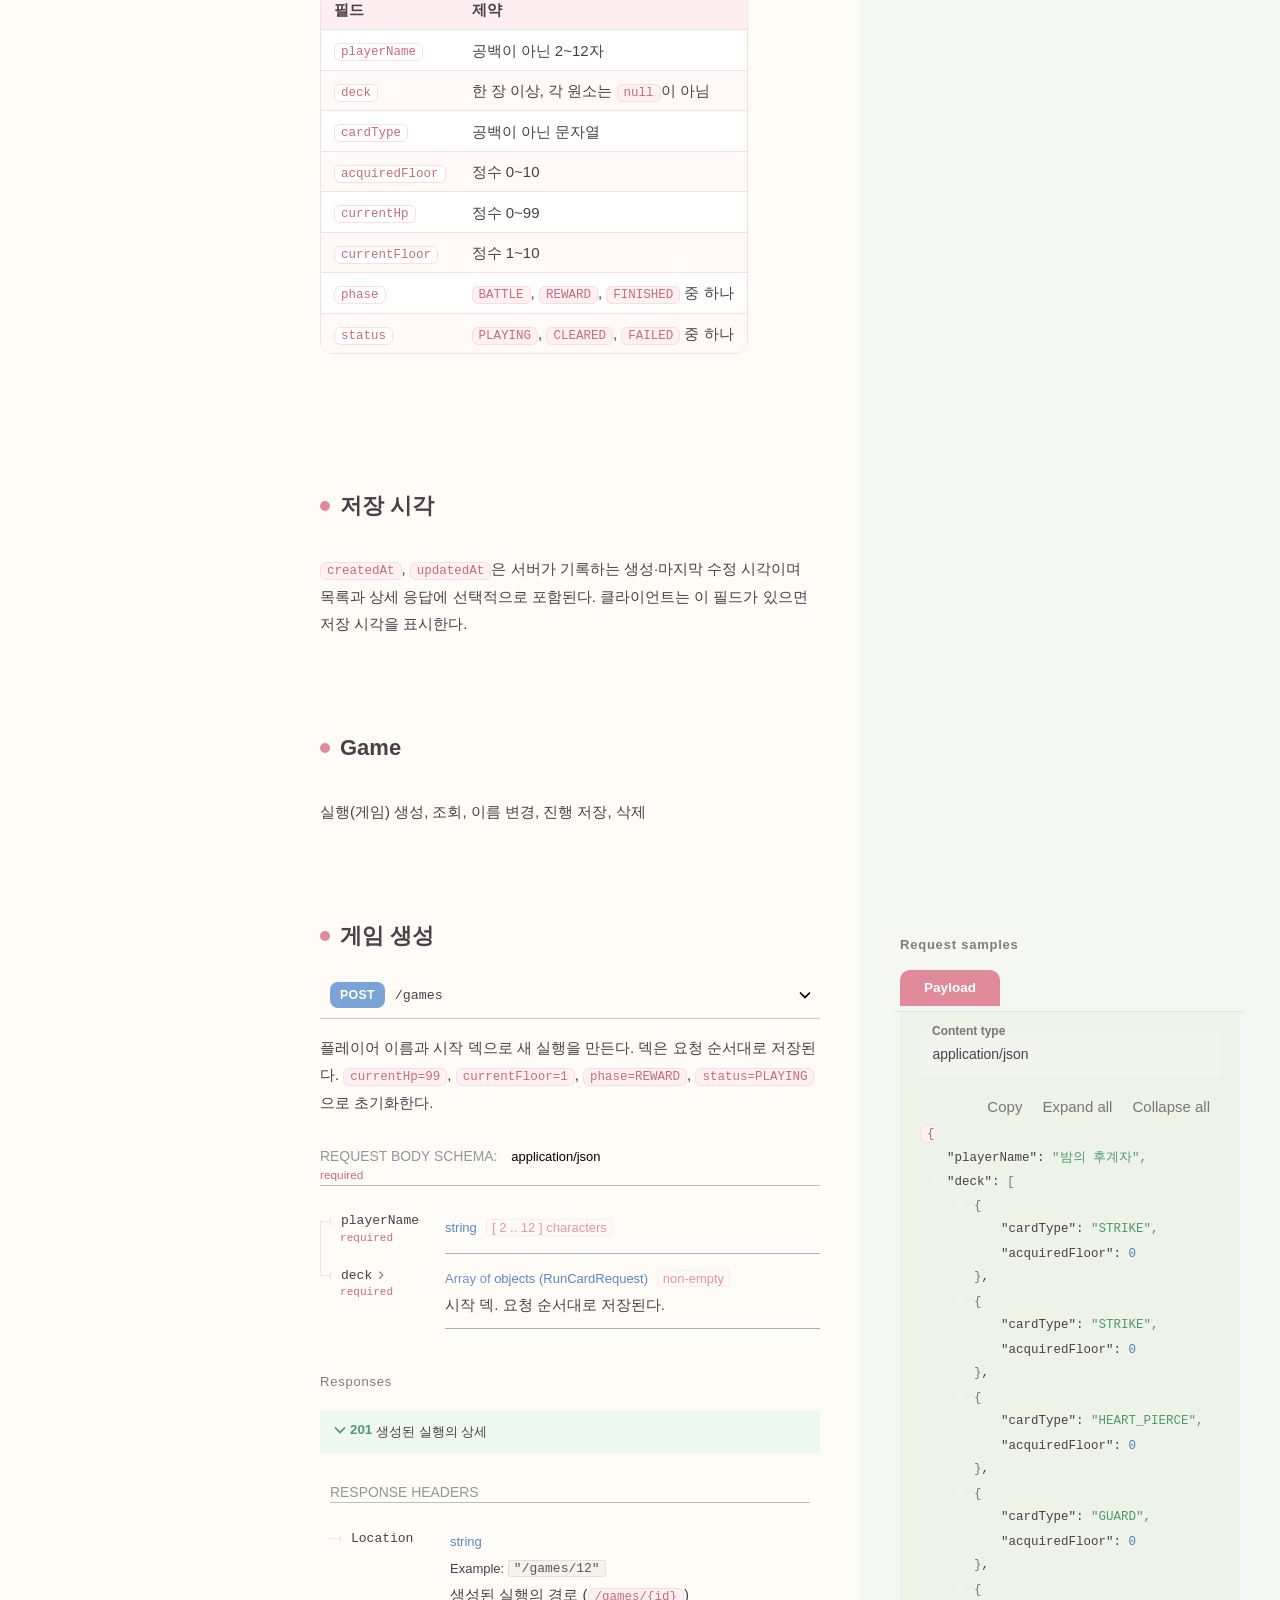
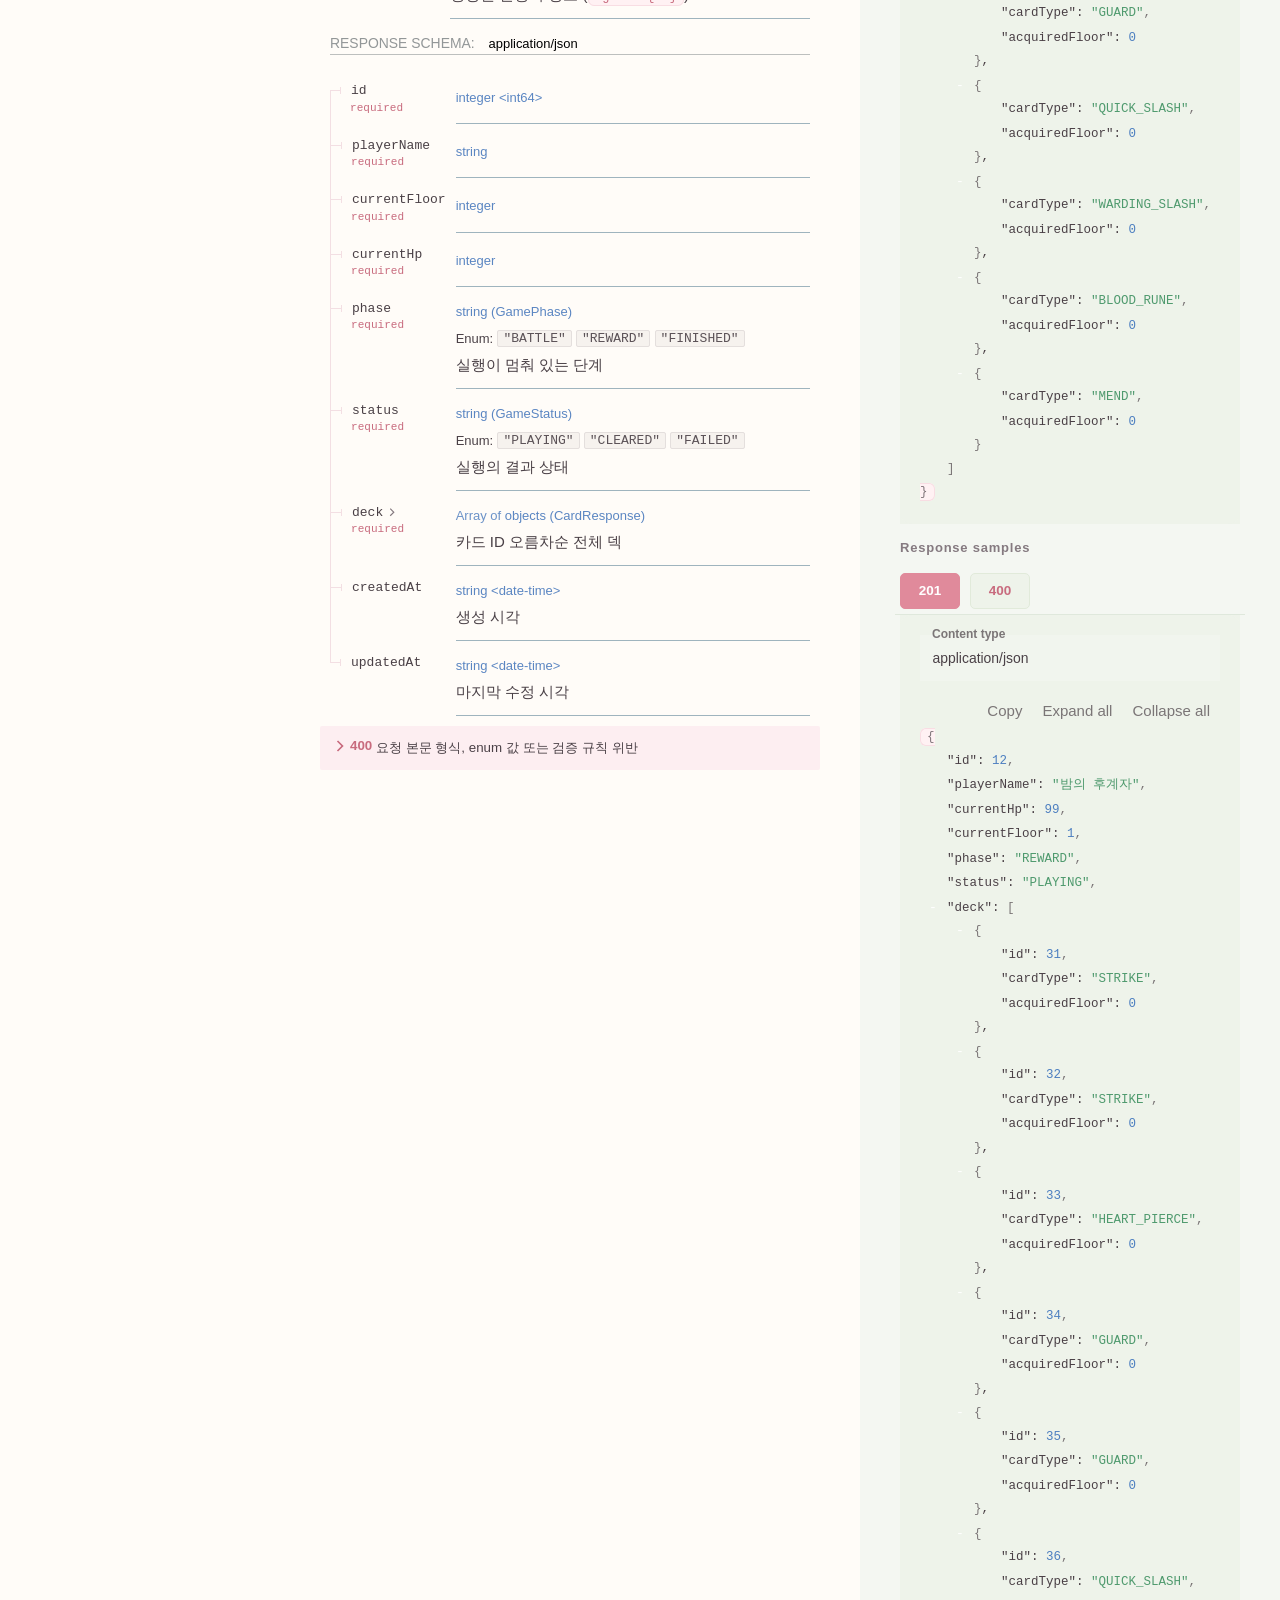
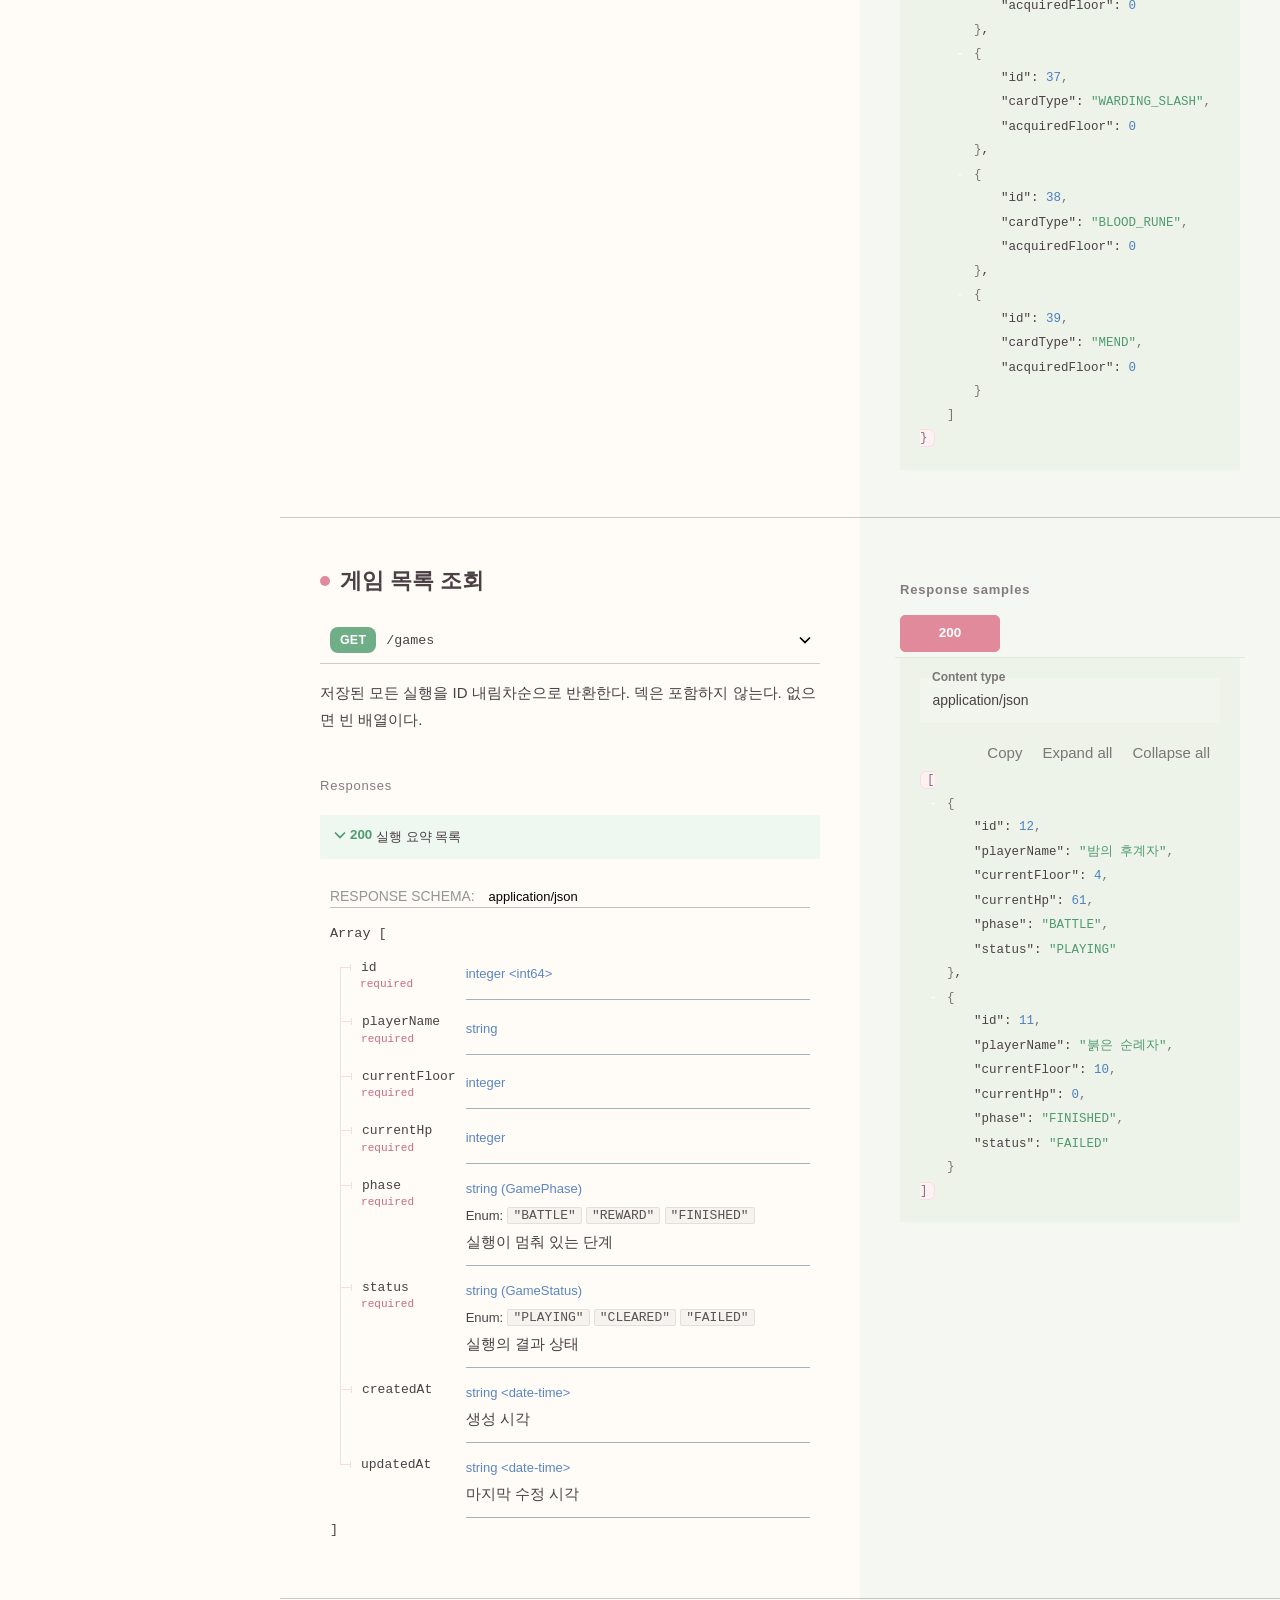
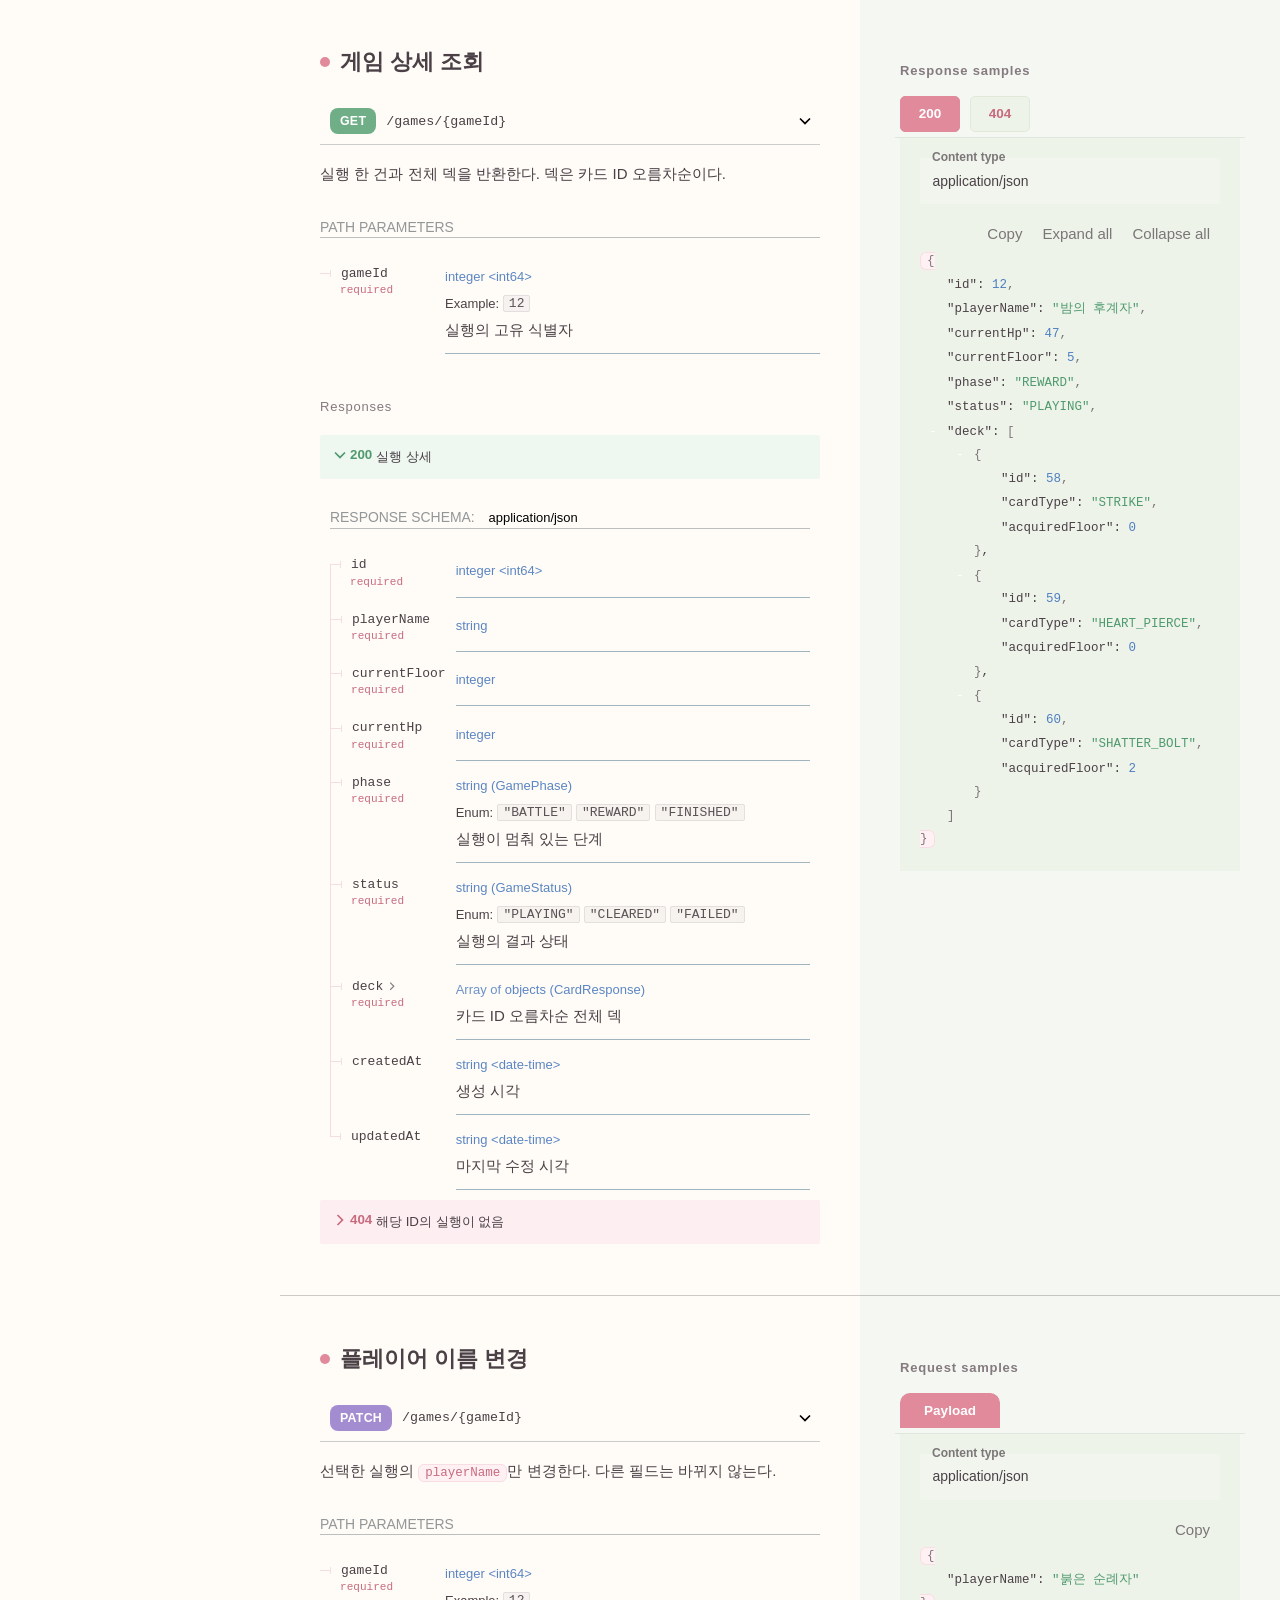
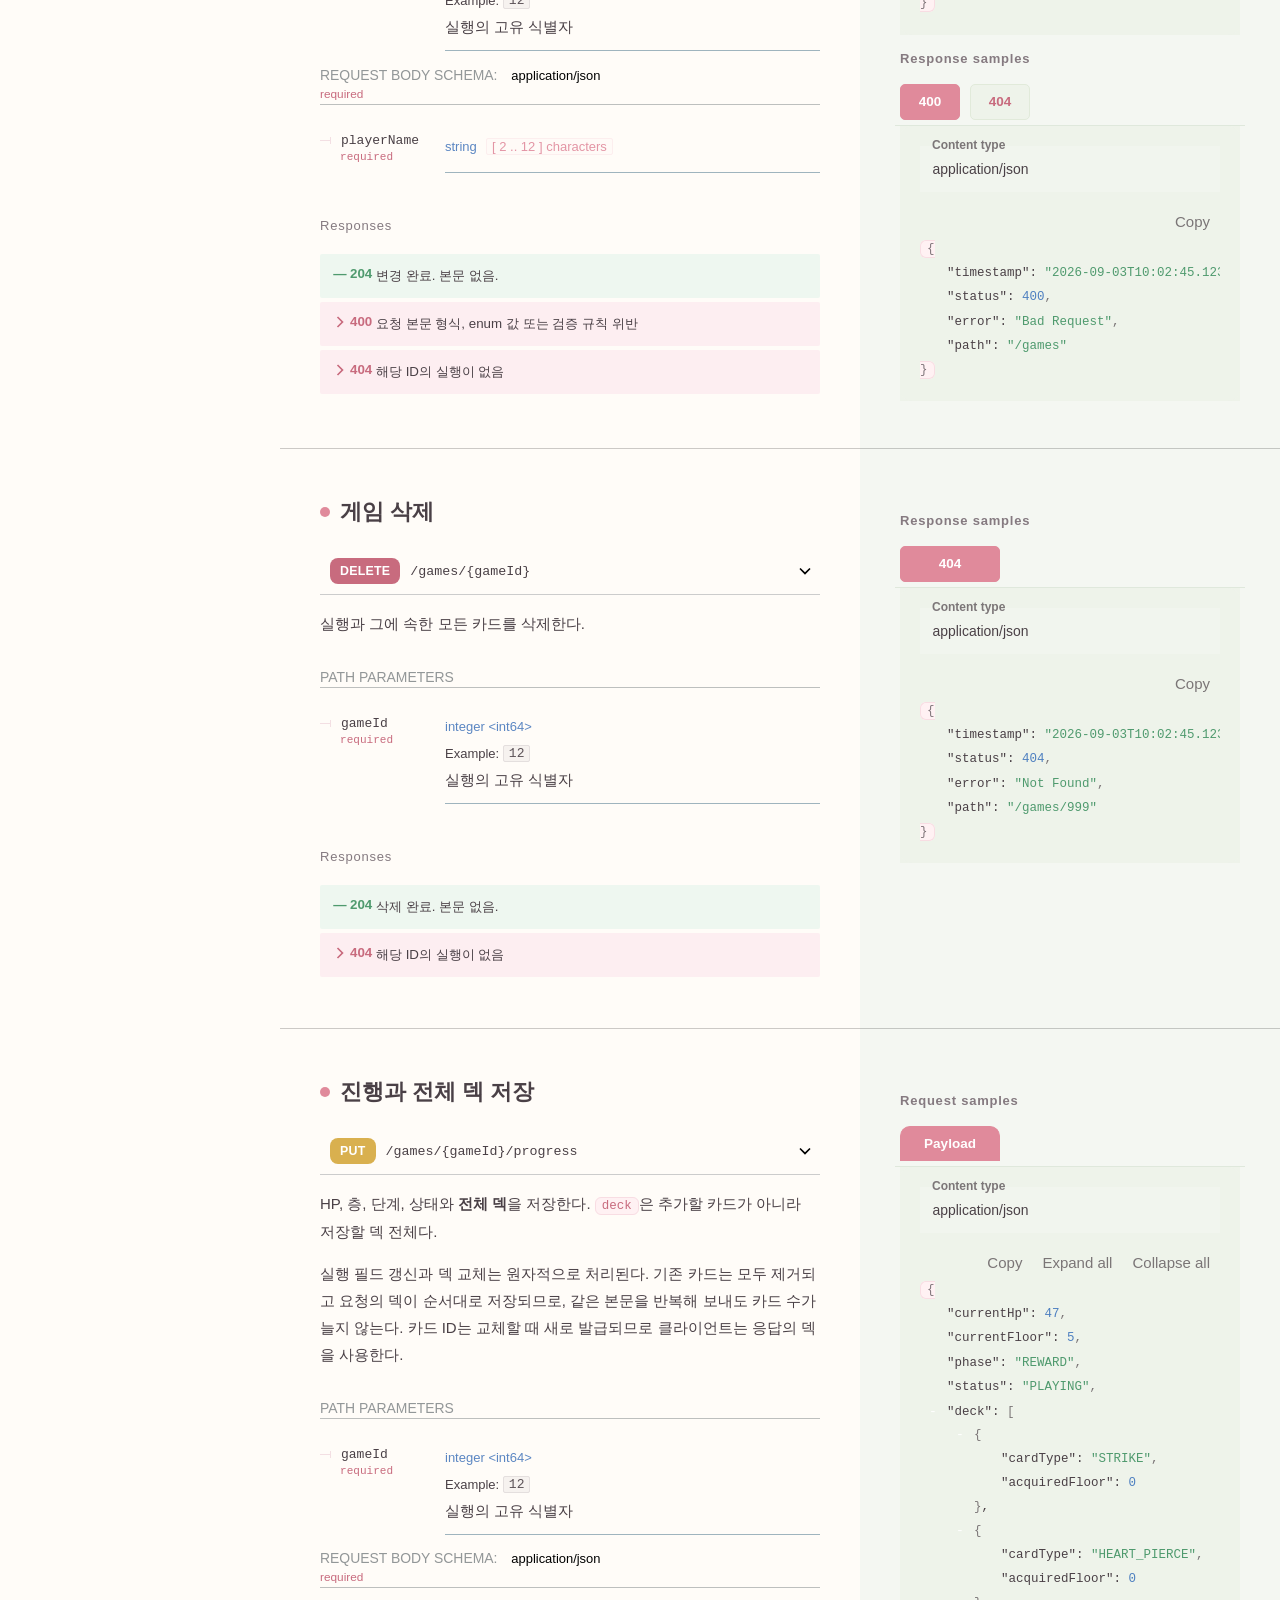
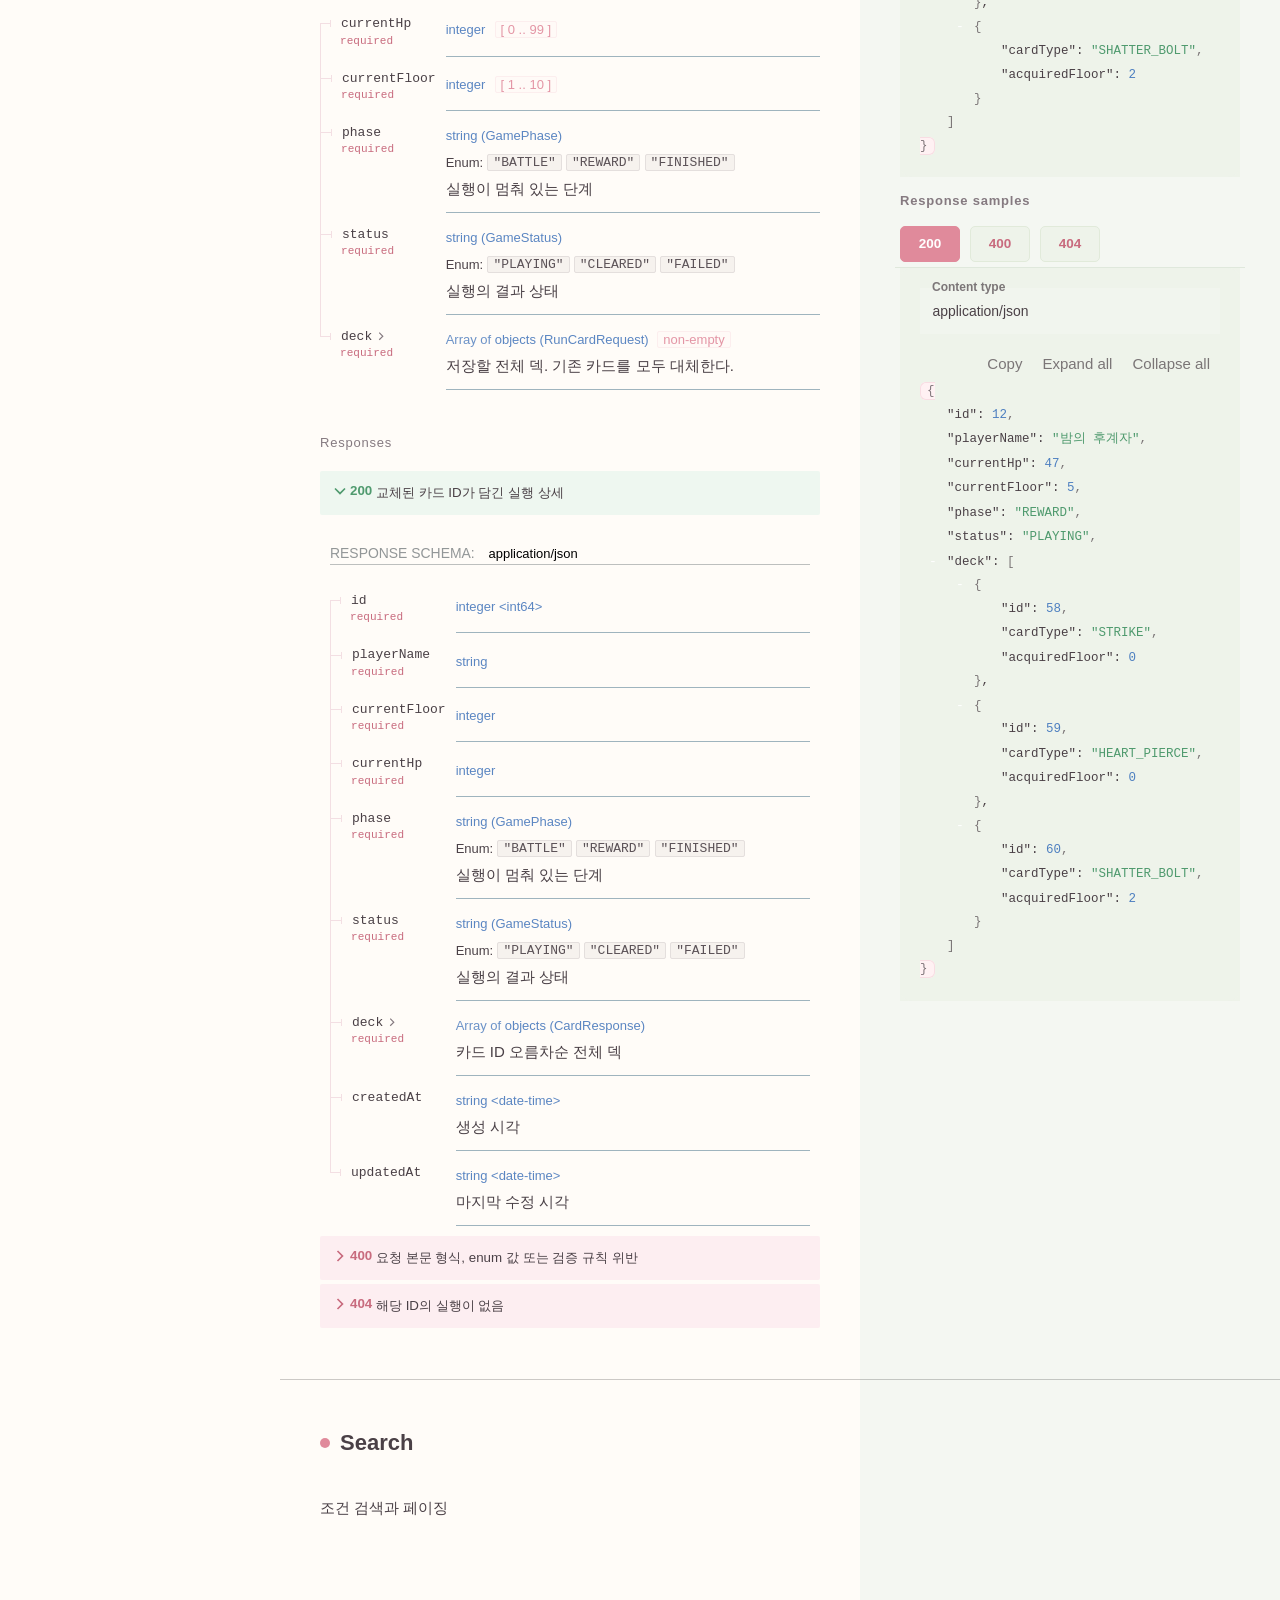
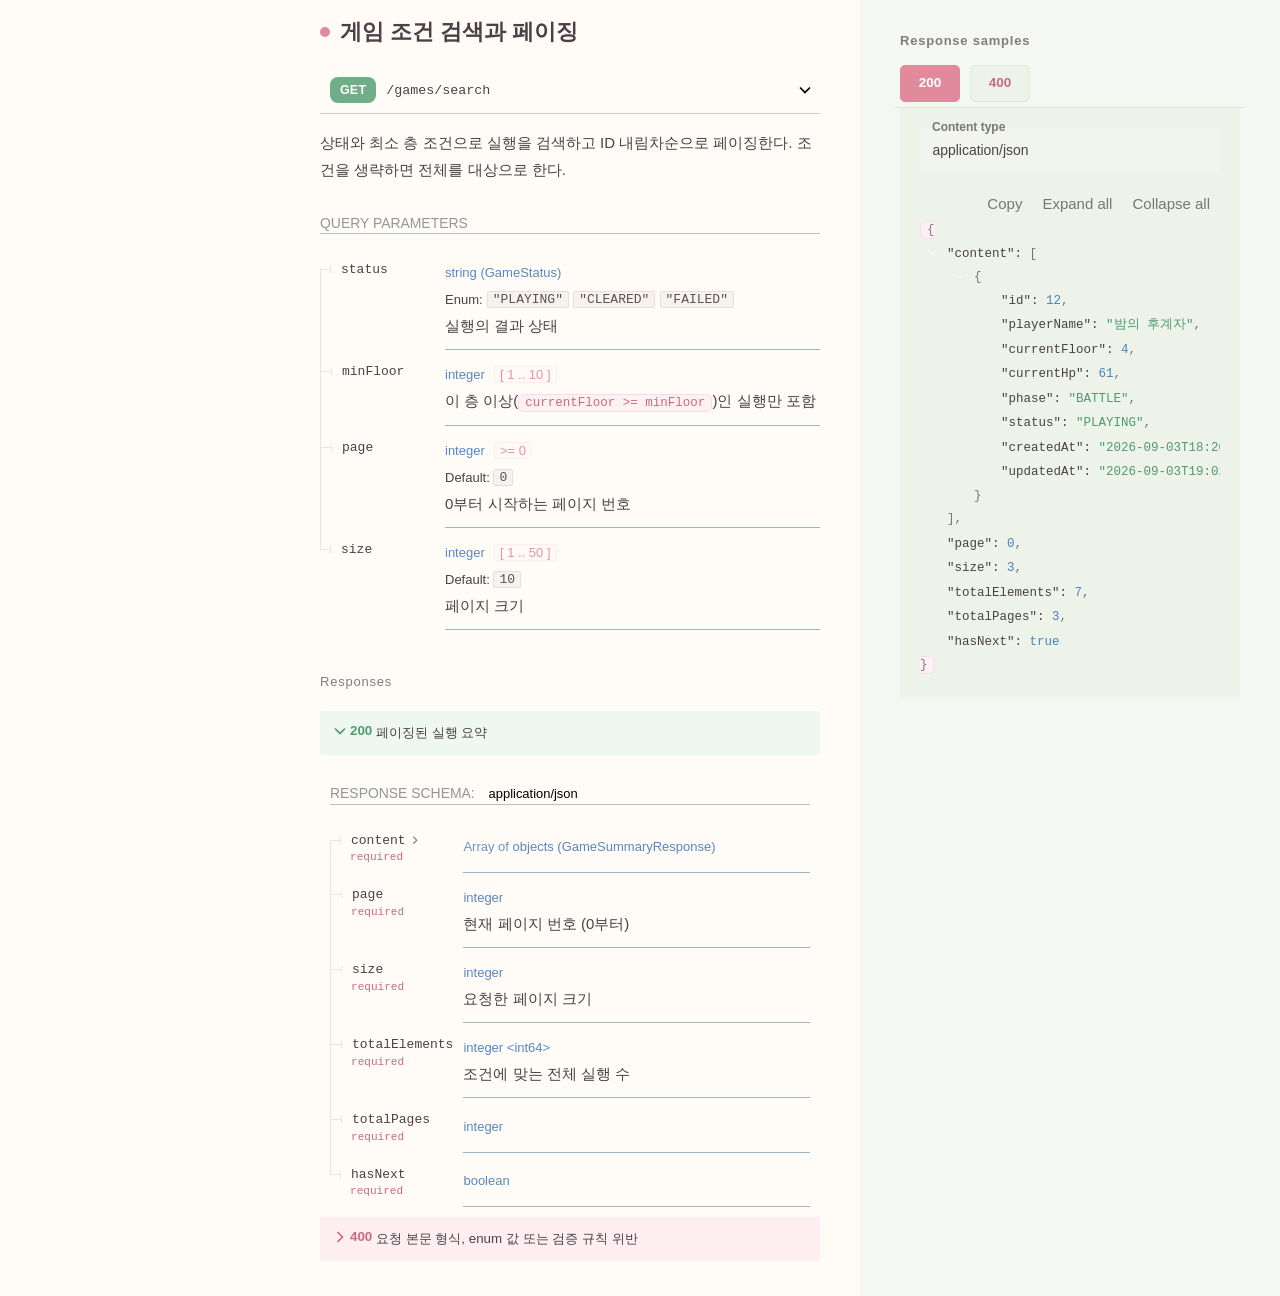
==== commit a5e1f8e1: "docs: spring pastel theme, fix search box and table styling Co-Authored-By: Claude Fable 5.1 <norepl" ====
--- a/api-docs.html
+++ b/api-docs.html
@@ -6,54 +6,110 @@
   <title>Crimson Citadel API</title>
   <style>
     :root {
-      --cream: #fff8f1;
-      --peach: #ffe9dc;
-      --rose: #d86b7a;
-      --rose-deep: #b8505f;
-      --plum: #4a3b45;
-      --plum-soft: #7a6a72;
-      --panel: #4b3a42;
-      --panel-deep: #3f3038;
-      --mint: #7fbf9e;
-      --sky: #7ba7d1;
-      --butter: #e9b76a;
-      --lilac: #a48ccc;
+      --ivory: #fffcf8;
+      --blossom: #fdeef1;
+      --blossom-deep: #f9d9e0;
+      --rose: #e08a9b;
+      --rose-deep: #c86b7e;
+      --sage: #cfe6d4;
+      --sage-deep: #6fae87;
+      --butter: #f7e4a6;
+      --butter-deep: #d9b04f;
+      --sky: #cfe0f4;
+      --sky-deep: #7aa3d6;
+      --lilac: #e4d8f3;
+      --lilac-deep: #a48cd0;
+      --ink: #4a4046;
+      --ink-soft: #857a80;
+      --line: #f3dfe3;
+      --panel: #f4f7f2;
+      --code-bg: #eef3ea;
     }
-    html, body { margin: 0; background: var(--cream); }
+    html, body { margin: 0; background: var(--ivory); }
     body {
-      font-family: -apple-system, BlinkMacSystemFont, "Apple SD Gothic Neo", "Pretendard", "Segoe UI", "Noto Sans KR", sans-serif;
+      font-family: -apple-system, BlinkMacSystemFont, "Apple SD Gothic Neo", Pretendard, "Segoe UI", "Noto Sans KR", sans-serif;
       -webkit-font-smoothing: antialiased;
     }
-    /* 사이드 메뉴 */
-    .menu-content { background: var(--peach) !important; border-right: 1px solid #f3d9cb; }
-    .menu-content label { color: var(--plum) !important; font-weight: 500; }
-    .menu-content li > label.active { background: #ffd9c8 !important; color: var(--rose-deep) !important; border-radius: 10px; }
-    .menu-content li > label:hover { background: #ffe0d0 !important; border-radius: 10px; }
-    .menu-content [role="search"] input { background: #fff !important; border: 1px solid #f3d9cb !important; border-radius: 10px; }
-    /* 본문 */
-    .api-content h1, .api-content h2, .api-content h3 { color: var(--plum) !important; letter-spacing: -0.01em; }
-    .api-content p, .api-content li, .api-content td { line-height: 1.75 !important; }
-    .api-content table th { background: #fff0e6 !important; color: var(--plum) !important; }
-    .api-content table td, .api-content table th { border-color: #f3d9cb !important; }
-    .api-content code {
-      background: #fff0e6 !important; color: var(--rose-deep) !important;
-      border: 1px solid #f7dccf !important; border-radius: 6px !important; padding: 1px 6px !important;
+
+    /* ── 사이드 메뉴 ───────────────────────────── */
+    .menu-content {
+      background: linear-gradient(180deg, #fdeef1 0%, #fff6ee 100%) !important;
+      border-right: 1px solid var(--line);
     }
-    /* 우측 패널 */
-    .redoc-wrap [class*="right-panel"], .redoc-wrap [class*="RightPanel"] { background: var(--panel) !important; }
-    /* HTTP 메서드 배지 */
-    .http-verb { border-radius: 8px !important; font-weight: 700 !important; letter-spacing: 0.02em; }
-    .http-verb.get { background: var(--mint) !important; }
-    .http-verb.post { background: var(--sky) !important; }
-    .http-verb.put { background: var(--butter) !important; }
-    .http-verb.patch { background: var(--lilac) !important; }
-    .http-verb.delete { background: var(--rose) !important; }
-    /* 응답 코드 버튼 */
-    button[class*="ResponseTitle"], .api-content button { border-radius: 10px !important; }
-    /* 요청·응답 예시 탭 */
-    .react-tabs__tab-list { border-bottom-color: #6a5561 !important; }
-    .react-tabs__tab { background: #5c4a54 !important; color: #f6e7ea !important; border: none !important; border-radius: 8px 8px 0 0 !important; }
-    .react-tabs__tab--selected { background: var(--rose) !important; color: #fff !important; }
+    .menu-content [role="search"] { padding: 14px 16px 10px !important; }
+    .menu-content [role="search"] svg { left: 28px !important; top: 24px !important; }
+    .menu-content [role="search"] .search-input {
+      width: calc(100% - 0px) !important; margin: 0 !important; box-sizing: border-box;
+      padding: 9px 12px 9px 34px !important;
+      background: #fff !important; color: var(--ink) !important;
+      border: 1px solid var(--blossom-deep) !important; border-radius: 12px !important;
+      font-size: 14px !important;
+    }
+    .menu-content [role="search"] .search-input:focus { outline: none; border-color: var(--rose) !important; box-shadow: 0 0 0 3px #fbe3e8; }
+    .menu-content [role="search"] .search-input::placeholder { color: #b9aab0; }
+    .menu-content label { color: var(--ink) !important; font-weight: 500; margin: 2px 10px !important; border-radius: 10px; }
+    .menu-content li > label:hover { background: #fbe3e8 !important; }
+    .menu-content li > label.active { background: #fff !important; color: var(--rose-deep) !important; box-shadow: 0 1px 2px rgba(200,107,126,.15); }
+    .menu-content label > span[type] { border-radius: 6px !important; font-weight: 700 !important; }
+    .menu-content ul ul label { font-weight: 400; }
+    .menu-content > div:last-child { border-top: 1px solid var(--line); background: transparent !important; }
+    .menu-content > div:last-child a { color: var(--ink-soft) !important; }
+
+    /* ── 본문 ─────────────────────────────────── */
+    .api-content h1 { color: var(--ink) !important; font-size: 30px !important; letter-spacing: -0.01em; }
+    .api-content h2 { color: var(--ink) !important; font-size: 22px !important; }
+    .api-content h2::before {
+      content: ""; display: inline-block; width: 10px; height: 10px; margin-right: 10px;
+      border-radius: 50%; background: var(--rose); vertical-align: 2px;
+    }
+    .api-content h3 { color: var(--ink-soft) !important; font-size: 13px !important; letter-spacing: .06em; }
+    .api-content p, .api-content li, .api-content td { line-height: 1.8 !important; color: var(--ink); }
+    /* 마크다운 표만 스타일링 (스키마 표는 Redoc 기본 유지) */
+    .api-content .redoc-markdown table { display: table !important; width: auto !important; border-collapse: separate !important; border-spacing: 0; border: 1px solid var(--line); border-radius: 12px; overflow: hidden; }
+    .api-content .redoc-markdown table th { background: var(--blossom) !important; color: var(--ink) !important; border: none !important; border-bottom: 1px solid var(--line) !important; font-weight: 600; }
+    .api-content .redoc-markdown table td { border: none !important; border-bottom: 1px solid var(--line) !important; }
+    .api-content .redoc-markdown table tr:last-child td { border-bottom: none !important; }
+    .api-content .redoc-markdown table tr:nth-child(even) td { background: #fffaf7; }
+    .api-content code, .menu-content code {
+      background: #fff1f3 !important; color: var(--rose-deep) !important;
+      border: 1px solid #f8dde3 !important; border-radius: 6px !important; padding: 1px 6px !important;
+      font-size: 12.5px !important;
+    }
+    /* 필드명(왼쪽 컬럼) 배경 */
+    .api-content .redoc-markdown table td:first-child code { background: #fff !important; }
+
+    /* 엔드포인트 경로 바 */
+    .api-content [class*="Endpoint"] > button, .api-content button[class*="EndpointBtn"] {
+      background: #fff !important; border: 1px solid var(--line) !important; border-radius: 12px !important;
+      box-shadow: 0 1px 3px rgba(74,64,70,.06) !important;
+    }
+    .http-verb { border-radius: 8px !important; font-weight: 700 !important; letter-spacing: .02em; }
+    .http-verb.get    { background: var(--sage-deep) !important; }
+    .http-verb.post   { background: var(--sky-deep) !important; }
+    .http-verb.put    { background: var(--butter-deep) !important; }
+    .http-verb.patch  { background: var(--lilac-deep) !important; }
+    .http-verb.delete { background: var(--rose-deep) !important; }
+
+    /* 응답 코드 행 */
+    .api-content button[class*="ResponseTitle"] { border-radius: 12px !important; margin-bottom: 6px !important; }
+
+    /* ── 우측 패널 (라이트) ─────────────────────── */
+    .redoc-wrap [class*="RightPanel"], .redoc-wrap [class*="right-panel"] { background: var(--panel) !important; }
+    .redoc-wrap [class*="RightPanel"] h3, .redoc-wrap [class*="right-panel"] h3 { color: var(--ink) !important; }
+    .react-tabs__tab-list { border-bottom: 1px solid #dfe8dc !important; }
+    .react-tabs__tab {
+      background: #fff !important; color: var(--ink-soft) !important; border: 1px solid #e3ebe0 !important;
+      border-bottom: none !important; border-radius: 10px 10px 0 0 !important;
+    }
+    .react-tabs__tab--selected { background: var(--rose) !important; color: #fff !important; border-color: var(--rose) !important; }
+    .react-tabs__tab-panel > div { background: var(--code-bg) !important; border-radius: 12px !important; }
+    /* 코드 샘플 토큰 */
+    .redoc-wrap pre { color: var(--ink) !important; }
+    .redoc-wrap .token.string { color: #4f9a6e !important; }
+    .redoc-wrap .token.number, .redoc-wrap .token.boolean { color: #4d7fc0 !important; }
+    .redoc-wrap .token.property, .redoc-wrap .token.punctuation { color: var(--ink) !important; }
+    .redoc-wrap [class*="right-panel"] div[class*="ExampleValue"], .redoc-wrap [class*="right-panel"] [class*="samples"] { color: var(--ink) !important; }
+    .redoc-wrap [class*="right-panel"] select, .redoc-wrap [class*="right-panel"] label { color: var(--ink) !important; }
   </style>
 </head>
 <body>
@@ -66,41 +122,52 @@
     json-sample-expand-level="3"
     theme='{
       "colors": {
-        "primary": { "main": "#d86b7a" },
-        "success": { "main": "#5fa885" },
-        "warning": { "main": "#d9a24a" },
-        "error": { "main": "#c95b6b" },
-        "text": { "primary": "#4a3b45", "secondary": "#7a6a72" },
-        "border": { "dark": "#f3d9cb", "light": "#fbe9de" },
+        "primary": { "main": "#e08a9b" },
+        "success": { "main": "#6fae87" },
+        "warning": { "main": "#d9b04f" },
+        "error": { "main": "#d5788b" },
+        "text": { "primary": "#4a4046", "secondary": "#857a80" },
+        "border": { "dark": "#f3dfe3", "light": "#faeef1" },
+        "responses": {
+          "success": { "color": "#4f9a6e", "backgroundColor": "#eef7f0", "tabTextColor": "#4f9a6e" },
+          "error": { "color": "#c86b7e", "backgroundColor": "#fdeef1", "tabTextColor": "#c86b7e" },
+          "redirect": { "color": "#b08a3a", "backgroundColor": "#fdf6e3" },
+          "info": { "color": "#5b86c2", "backgroundColor": "#edf3fb" }
+        },
         "http": {
-          "get": "#7fbf9e", "post": "#7ba7d1", "put": "#e9b76a",
-          "patch": "#a48ccc", "delete": "#d86b7a"
+          "get": "#6fae87", "post": "#7aa3d6", "put": "#d9b04f",
+          "patch": "#a48cd0", "delete": "#c86b7e"
         }
       },
       "typography": {
         "fontSize": "15px",
-        "lineHeight": "1.7",
+        "lineHeight": "1.75",
         "fontFamily": "-apple-system, BlinkMacSystemFont, \"Apple SD Gothic Neo\", Pretendard, \"Segoe UI\", \"Noto Sans KR\", sans-serif",
         "headings": { "fontFamily": "inherit", "fontWeight": "700", "lineHeight": "1.4" },
-        "code": { "fontSize": "13px", "fontFamily": "\"SF Mono\", Menlo, Consolas, monospace", "color": "#b8505f", "backgroundColor": "#fff0e6" }
+        "code": { "fontSize": "13px", "fontFamily": "\"SF Mono\", Menlo, Consolas, monospace", "color": "#c86b7e", "backgroundColor": "#fff1f3" },
+        "links": { "color": "#c86b7e", "visited": "#c86b7e", "hover": "#e08a9b" }
       },
       "sidebar": {
-        "backgroundColor": "#ffe9dc",
-        "textColor": "#4a3b45",
-        "activeTextColor": "#b8505f",
-        "width": "280px"
+        "backgroundColor": "#fdeef1",
+        "textColor": "#4a4046",
+        "activeTextColor": "#c86b7e",
+        "width": "280px",
+        "groupItems": { "activeBackgroundColor": "#fff", "activeTextColor": "#c86b7e" },
+        "level1Items": { "activeBackgroundColor": "#fff", "activeTextColor": "#c86b7e" }
       },
       "rightPanel": {
-        "backgroundColor": "#4b3a42",
-        "textColor": "#fbeee9",
+        "backgroundColor": "#f4f7f2",
+        "textColor": "#4a4046",
         "width": "42%"
       },
-      "codeBlock": { "backgroundColor": "#3f3038" },
+      "codeBlock": { "backgroundColor": "#eef3ea" },
       "schema": {
-        "nestedBackground": "#fff3ea",
-        "typeNameColor": "#7ba7d1",
-        "requireLabelColor": "#d86b7a",
-        "linesColor": "#f3d9cb"
+        "nestedBackground": "#fff8f4",
+        "typeNameColor": "#5b86c2",
+        "typeTitleColor": "#5b86c2",
+        "requireLabelColor": "#c86b7e",
+        "linesColor": "#f3dfe3",
+        "labelsTextSize": "0.85em"
       },
       "spacing": { "sectionVertical": 48, "sectionHorizontal": 40 }
     }'
